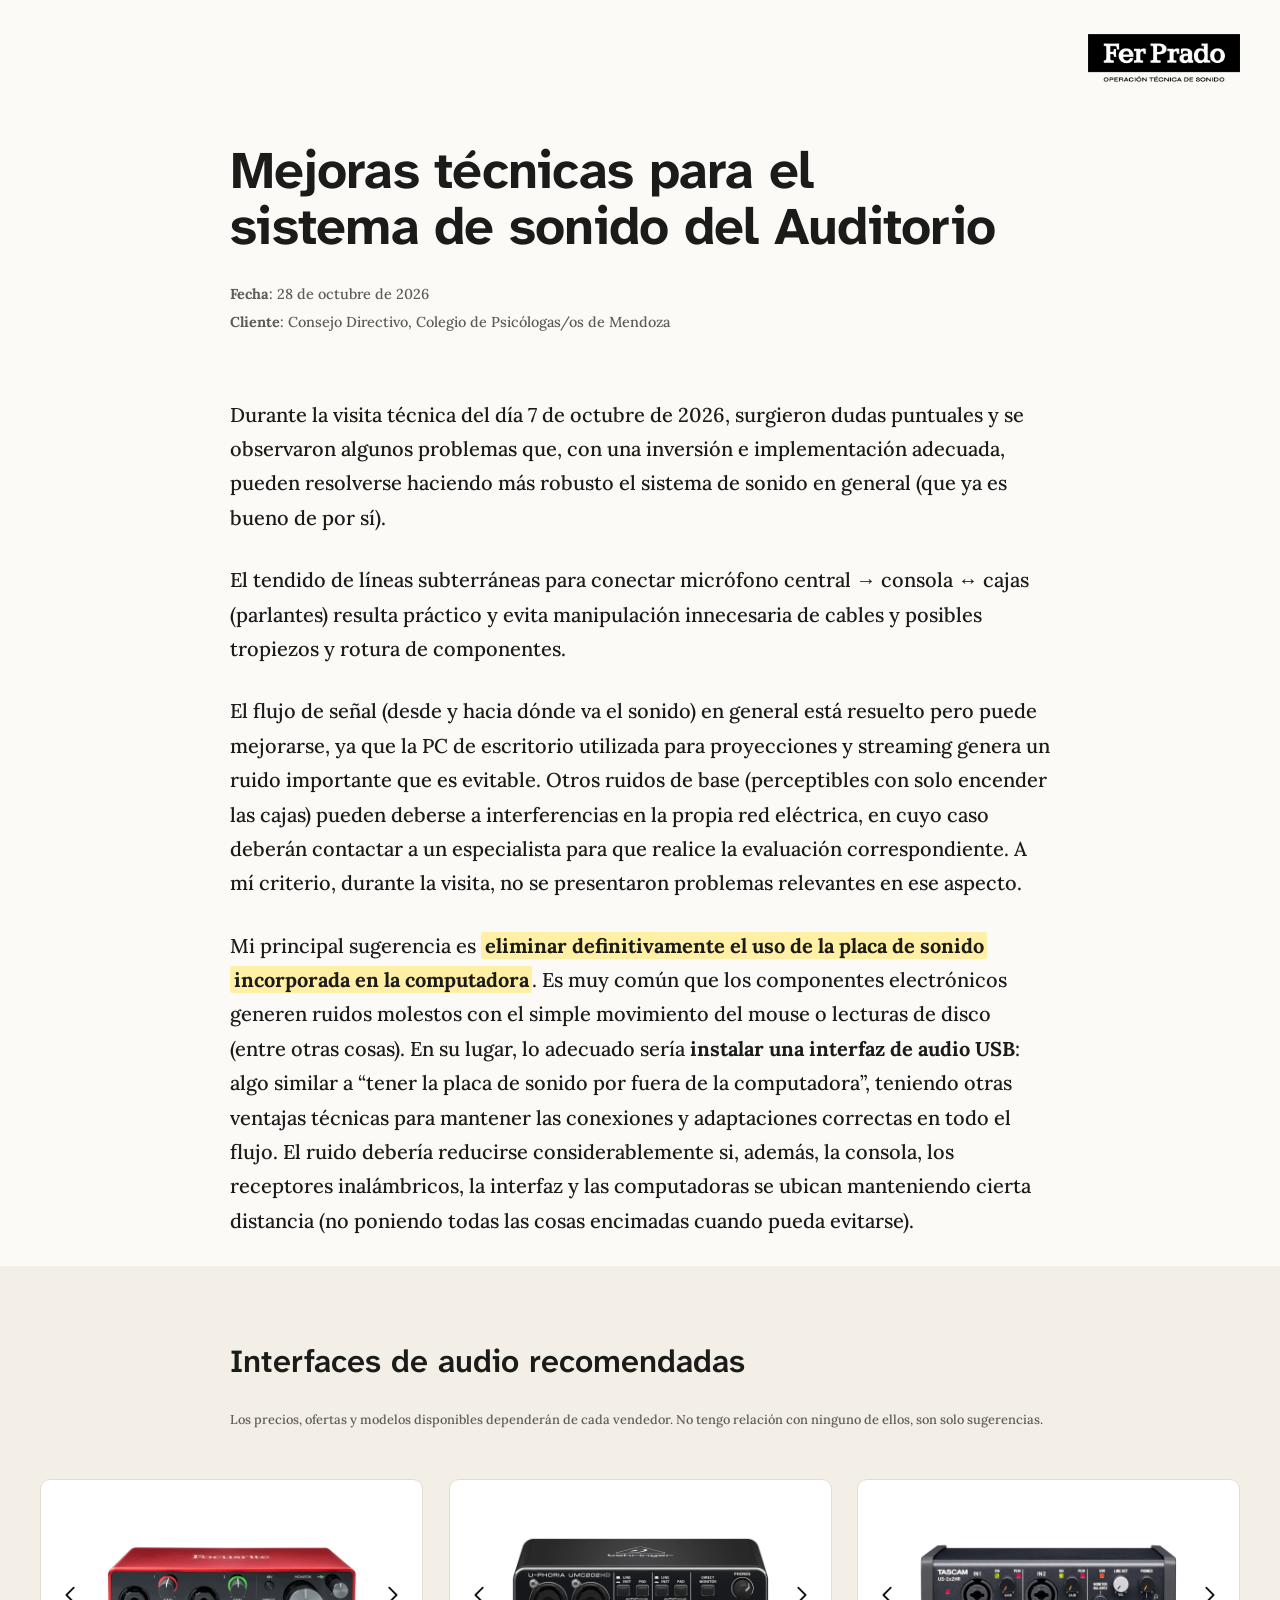
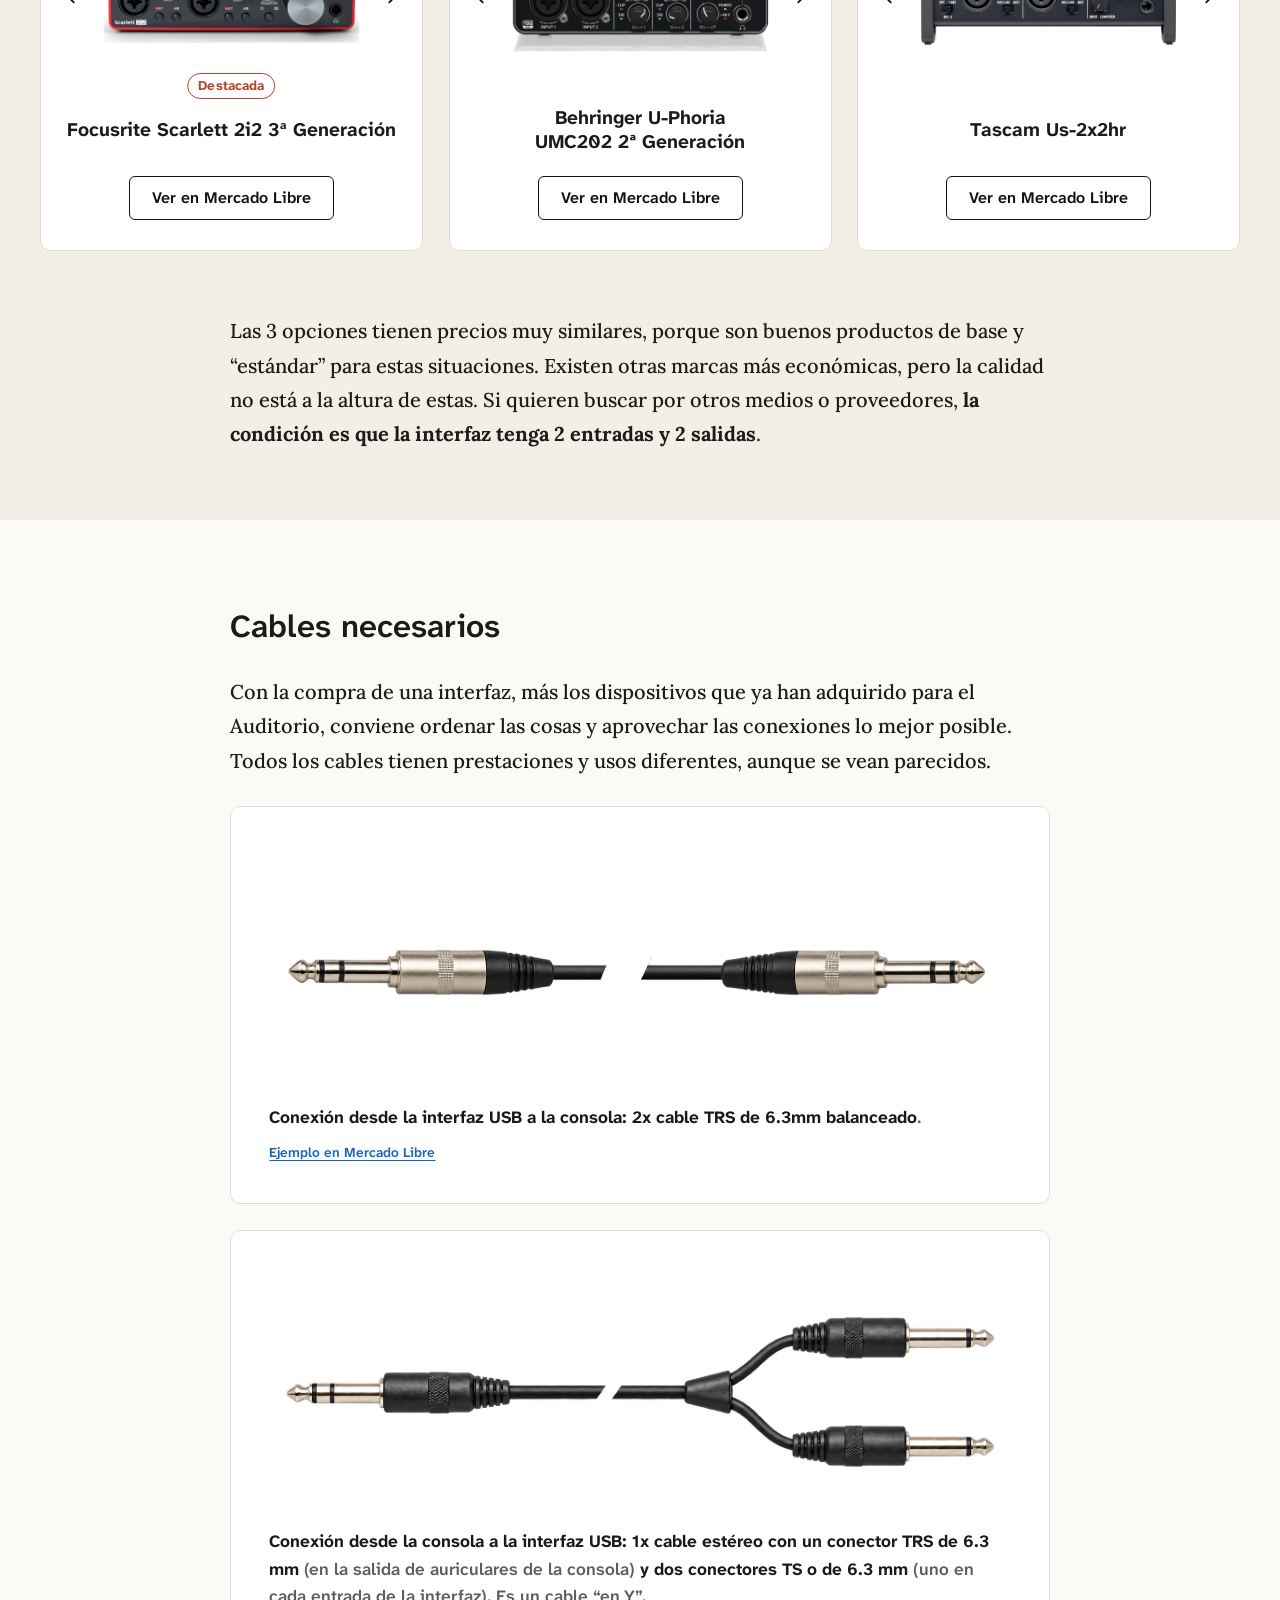
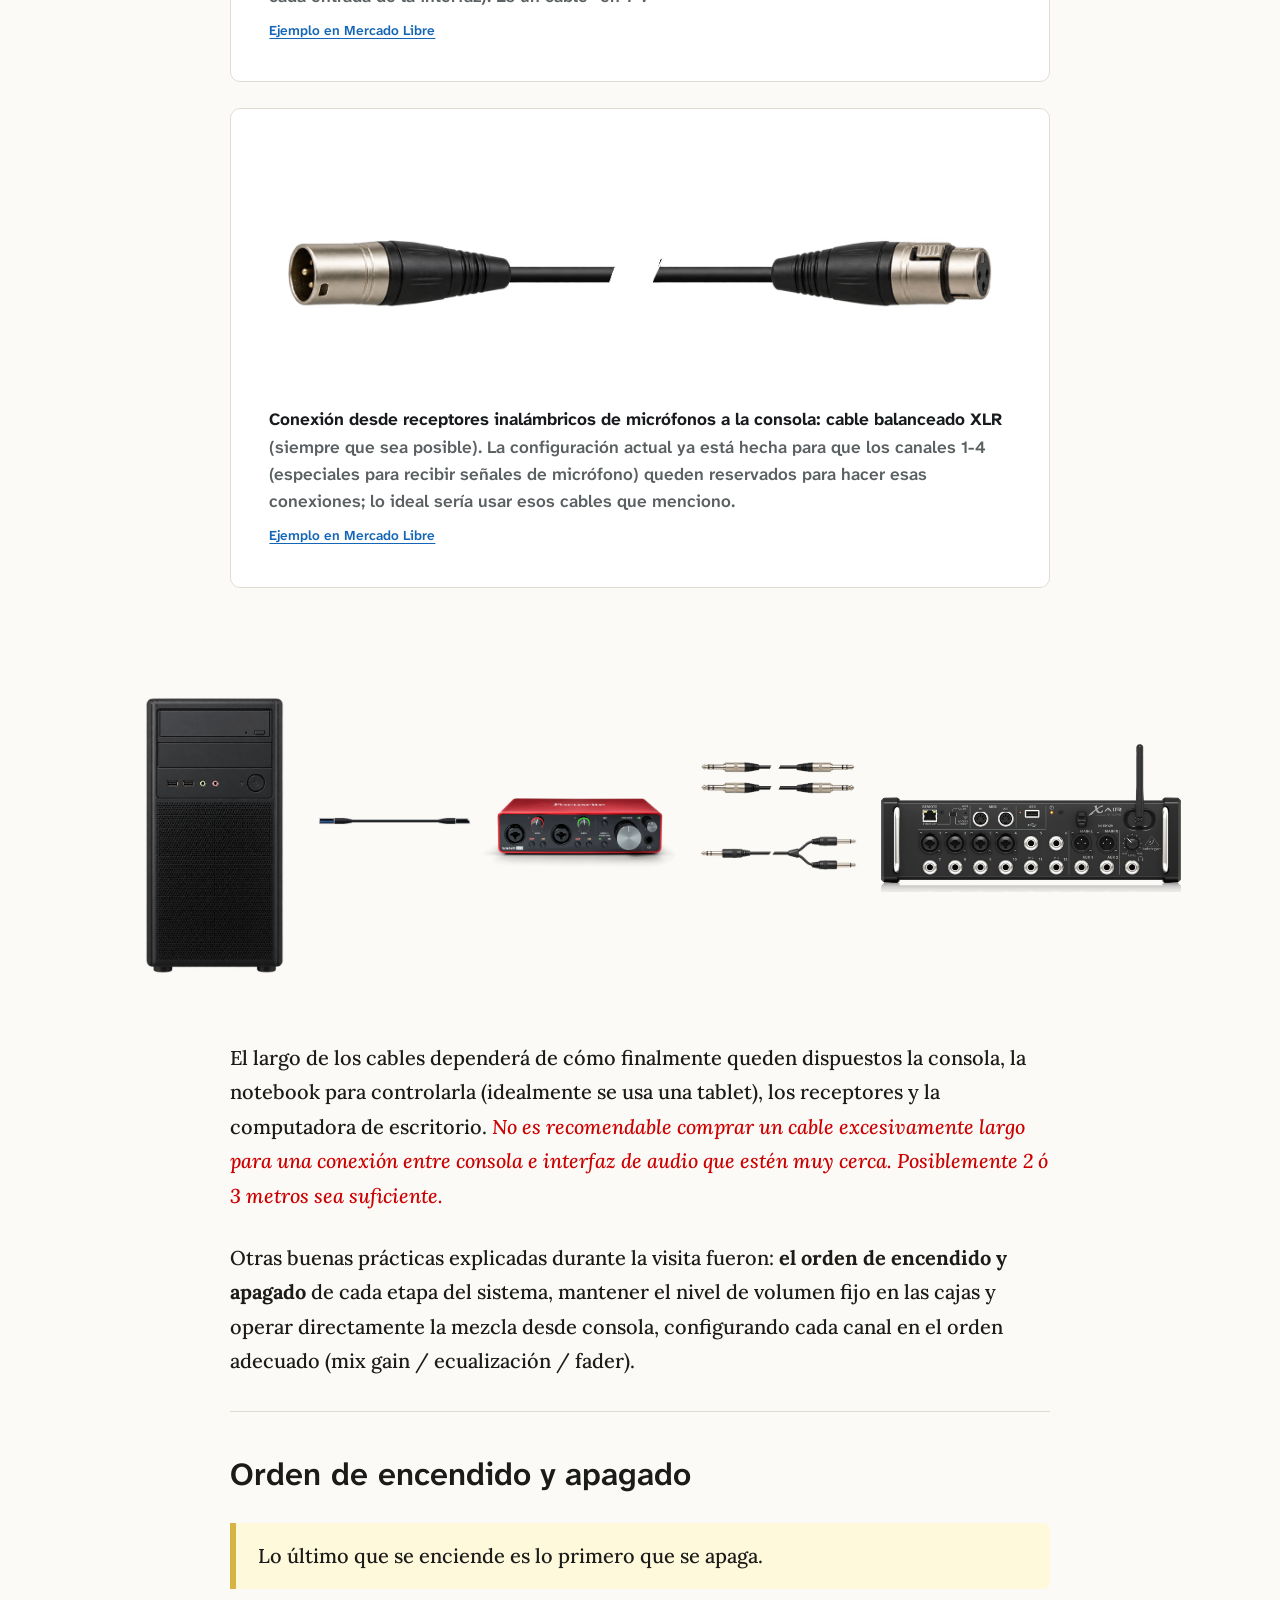
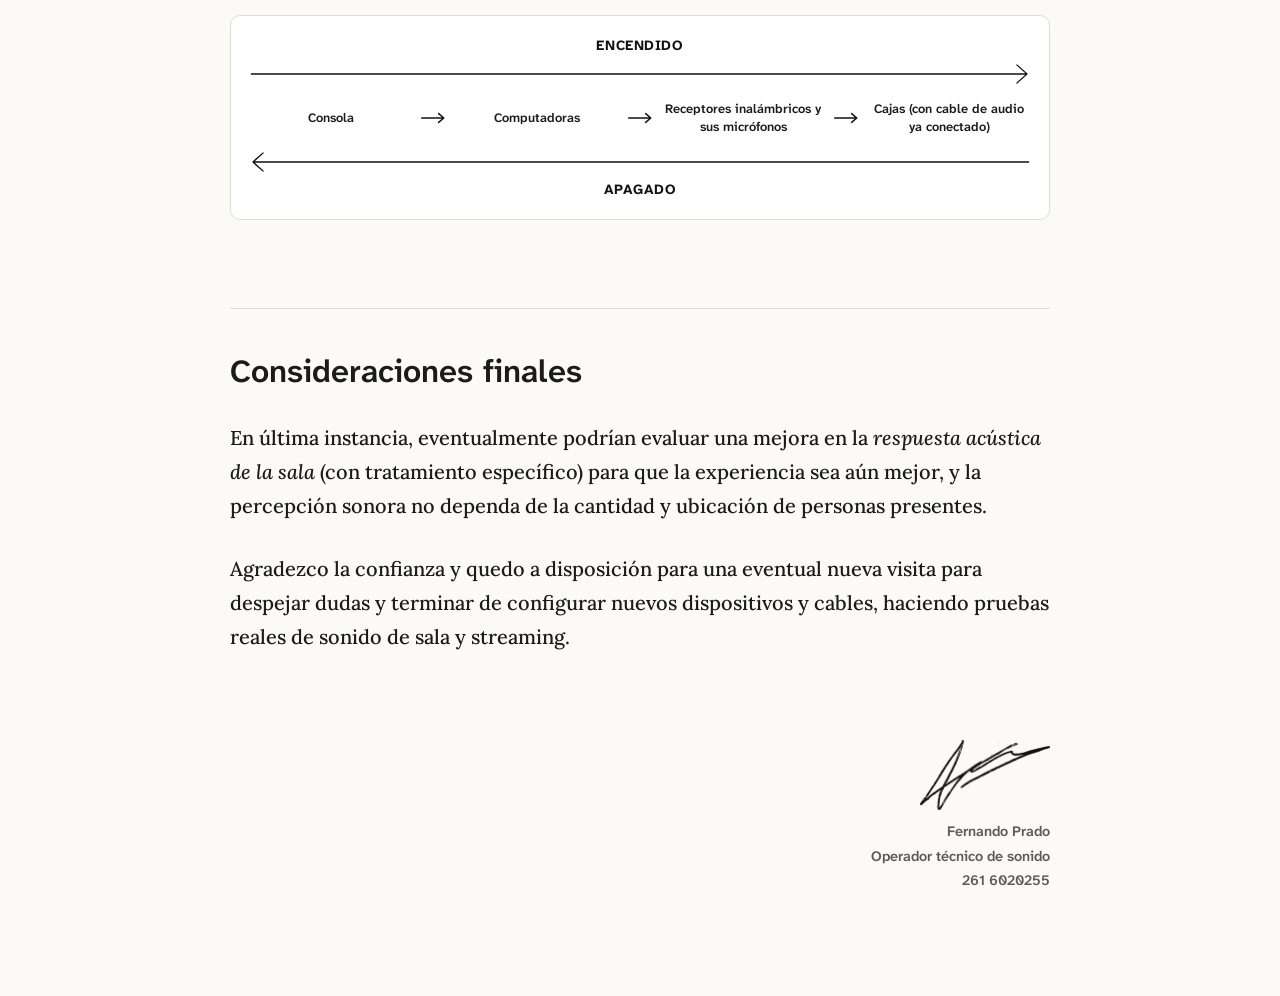
==== colegiopsimza/index.html @ 3e6e16ee "Add files via upload Publicar informe Auditorio Colegio Psicólogos Mendoza" ====
<!DOCTYPE html>

<html lang="es">
<head>
<meta charset="utf-8"/>
<meta content="width=device-width, initial-scale=1" name="viewport"/>
<title>Mejoras técnicas para el sistema de sonido del Auditorio</title>
<link rel="stylesheet" href="css/estilos.css">
</head>
<body>
<header>
<div class="wide top"><img alt="Fer Prado — Operación técnica de sonido" height="272" src="img/01-fer-prado-operacion-tecnica-de-sonido.png" width="841"/></div>
<div class="col">
<h1>Mejoras técnicas para el sistema de sonido del Auditorio</h1>
<div class="meta">
<p><b>Fecha</b>: 28 de octubre de 2026</p>
<p><b>Cliente</b>: Consejo Directivo, Colegio de Psicólogas/os de Mendoza</p>
</div>
</div>
</header>
<main>
<section class="col">
<p>Durante la visita técnica del día 7 de octubre de 2026, surgieron dudas puntuales y se observaron algunos problemas que, con una inversión e implementación adecuada, pueden resolverse haciendo más robusto el sistema de sonido en general (que ya es bueno de por sí).</p>
<p>El tendido de líneas subterráneas para conectar micrófono central → consola ↔ cajas (parlantes) resulta práctico y evita manipulación innecesaria de cables y posibles tropiezos y rotura de componentes.</p>
<p>El flujo de señal (desde y hacia dónde va el sonido) en general está resuelto pero puede mejorarse, ya que la PC de escritorio utilizada para proyecciones y streaming genera un ruido importante que es evitable. Otros ruidos de base (perceptibles con solo encender las cajas) pueden deberse a interferencias en la propia red eléctrica, en cuyo caso deberán contactar a un especialista para que realice la evaluación correspondiente. A mí criterio, durante la visita, no se presentaron problemas relevantes en ese aspecto.</p>
<p>Mi principal sugerencia es <b class="key-highlight">eliminar definitivamente el uso de la placa de sonido incorporada en la computadora</b>. Es muy común que los componentes electrónicos generen ruidos molestos con el simple movimiento del mouse o lecturas de disco (entre otras cosas). En su lugar, lo adecuado sería <b>instalar una interfaz de audio USB</b>: algo similar a “tener la placa de sonido por fuera de la computadora”, teniendo otras ventajas técnicas para mantener las conexiones y adaptaciones correctas en todo el flujo. El ruido debería reducirse considerablemente si, además, la consola, los receptores inalámbricos, la interfaz y las computadoras se ubican manteniendo cierta distancia (no poniendo todas las cosas encimadas cuando pueda evitarse).</p>
</section>
<section class="interfaces-section">
<div class="col">
<h2>Interfaces de audio recomendadas</h2>
<p class="note">Los precios, ofertas y modelos disponibles dependerán de cada vendedor. No tengo relación con ninguno de ellos, son solo sugerencias.</p>
</div>
<div class="wide cards">
<article class="card"><div class="carousel"><button aria-label="Foto anterior" class="nav prev" type="button"><svg aria-hidden="true" viewbox="0 0 24 24"><path d="M15 4L7 12L15 20"></path></svg></button><div class="vp"><div class="track"><div class="slide"><img alt="Focusrite Scarlett 2i2, vista frontal" src="img/02-focusrite-scarlett-2i2-vista-frontal.webp"/></div><div class="slide"><img alt="Focusrite Scarlett 2i2, vista trasera" src="img/03-focusrite-scarlett-2i2-vista-trasera.webp"/></div><div class="slide"><img alt="Focusrite Scarlett 2i2, vista en perspectiva" src="img/04-focusrite-scarlett-2i2-vista-en-perspectiva.webp"/></div></div></div><button aria-label="Foto siguiente" class="nav next" type="button"><svg aria-hidden="true" viewbox="0 0 24 24"><path d="M9 4L17 12L9 20"></path></svg></button></div><h3 class="name"><span class="chip">Destacada</span><span>Focusrite Scarlett 2i2 3<sup>a</sup> Generación</span></h3><a class="ml" href="https://www.mercadolibre.com.ar/p/MLA41155973?matt_tool=89488245&amp;pdp_filters=item_id:MLA1982211119&amp;ua=ss_tF-PG7Zb19x-K115HhvHWECHle3RtbxXN-RJADRUwQQ#origin=share&amp;sid=share&amp;wid=MLA1982211119&amp;action=copy" rel="noopener noreferrer" target="_blank">Ver en Mercado Libre</a></article>
<article class="card"><div class="carousel"><button aria-label="Foto anterior" class="nav prev" type="button"><svg aria-hidden="true" viewbox="0 0 24 24"><path d="M15 4L7 12L15 20"></path></svg></button><div class="vp"><div class="track"><div class="slide"><img alt="Behringer U-Phoria UMC202, vista frontal" src="img/05-behringer-u-phoria-umc202-vista-frontal.webp"/></div><div class="slide"><img alt="Behringer U-Phoria UMC202, vista trasera" src="img/06-behringer-u-phoria-umc202-vista-trasera.webp"/></div><div class="slide"><img alt="Behringer U-Phoria UMC202, vista en perspectiva" src="img/07-behringer-u-phoria-umc202-vista-en-perspectiva.webp"/></div></div></div><button aria-label="Foto siguiente" class="nav next" type="button"><svg aria-hidden="true" viewbox="0 0 24 24"><path d="M9 4L17 12L9 20"></path></svg></button></div><h3 class="name"><span>Behringer U-Phoria UMC202 2ª Generación</span></h3><a class="ml" href="https://www.mercadolibre.com.ar/p/MLA27309462?matt_tool=89488245&amp;pdp_filters=item_id:MLA2089815646&amp;ua=YvAod_meYT0vatQ24aXd5Oux1oHBjzaKMnFsNiO3UmCP7w#origin=share&amp;sid=share&amp;wid=MLA2089815646&amp;action=copy" rel="noopener noreferrer" target="_blank">Ver en Mercado Libre</a></article>
<article class="card"><div class="carousel"><button aria-label="Foto anterior" class="nav prev" type="button"><svg aria-hidden="true" viewbox="0 0 24 24"><path d="M15 4L7 12L15 20"></path></svg></button><div class="vp"><div class="track"><div class="slide"><img alt="Tascam US-2x2HR, vista frontal" src="img/08-tascam-us-2x2hr-vista-frontal.webp"/></div><div class="slide"><img alt="Tascam US-2x2HR, vista trasera" src="img/09-tascam-us-2x2hr-vista-trasera.webp"/></div><div class="slide"><img alt="Tascam US-2x2HR, vista en perspectiva" src="img/10-tascam-us-2x2hr-vista-en-perspectiva.webp"/></div></div></div><button aria-label="Foto siguiente" class="nav next" type="button"><svg aria-hidden="true" viewbox="0 0 24 24"><path d="M9 4L17 12L9 20"></path></svg></button></div><h3 class="name"><span>Tascam Us-2x2hr</span></h3><a class="ml" href="https://www.mercadolibre.com.ar/p/MLA24592059?matt_tool=89488245&amp;pdp_filters=item_id:MLA1711713747&amp;ua=3ohmpxi5cCPENw9b7NGICUg0w_SCX_2CEJiKdGIJUBcLHA#origin=share&amp;sid=share&amp;wid=MLA1711713747&amp;action=copy" rel="noopener noreferrer" target="_blank">Ver en Mercado Libre</a></article>
</div>
<div class="col">
<p>Las 3 opciones tienen precios muy similares, porque son buenos productos de base y “estándar” para estas situaciones. Existen otras marcas más económicas, pero la calidad no está a la altura de estas. Si quieren buscar por otros medios o proveedores, <b>la condición es que la interfaz tenga 2 entradas y 2 salidas</b>.</p>
</div>
</section>
<section class="cables-section">
<div class="col">
<h2>Cables necesarios</h2>
<p>Con la compra de una interfaz, más los dispositivos que ya han adquirido para el Auditorio, conviene ordenar las cosas y aprovechar las conexiones lo mejor posible. Todos los cables tienen prestaciones y usos diferentes, aunque se vean parecidos.</p>
</div>
<div class="wide">
<div class="row"><img alt="Cable TRS balanceado con conectores TRS de 6,3 mm en ambos extremos" src="img/11-cable-trs-balanceado-con-conectores-trs-de-6-3-m.png"/><p><b>Conexión desde la interfaz USB a la consola: 2x cable TRS de 6.3mm balanceado</b>.<span class="example-gap"></span><a class="cable-example" href="https://www.mercadolibre.com.ar/p/MLA52225532" rel="noopener noreferrer" target="_blank">Ejemplo en Mercado Libre</a></p></div>
<div class="row"><img alt="Cable estéreo en Y: un conector TRS de 6,3 mm y dos conectores de 6,3 mm" src="img/12-cable-estereo-en-y-un-conector-trs-de-6-3-mm-y-d.png"/><p><b>Conexión desde la consola a la interfaz USB: 1x cable estéreo con un conector TRS de 6.3 mm</b> (en la salida de auriculares de la consola) <b>y dos conectores TS o de 6.3 mm</b> (uno en cada entrada de la interfaz). Es un cable “en Y”.<span class="example-gap"></span><a class="cable-example" href="https://www.mercadolibre.com.ar/p/MLA22772864" rel="noopener noreferrer" target="_blank">Ejemplo en Mercado Libre</a></p></div>
<div class="row"><img alt="Cable balanceado XLR con conector macho y hembra de tres pines" src="img/13-cable-balanceado-xlr-con-conector-macho-y-hembra.png"/><p><b>Conexión desde receptores inalámbricos de micrófonos a la consola: cable balanceado XLR</b> (siempre que sea posible). La configuración actual ya está hecha para que los canales 1-4 (especiales para recibir señales de micrófono) queden reservados para hacer esas conexiones; lo ideal sería usar esos cables que menciono.<span class="example-gap"></span><a class="cable-example" href="https://www.mercadolibre.com.ar/p/MLA23159598" rel="noopener noreferrer" target="_blank">Ejemplo en Mercado Libre</a></p></div>
<div aria-label="PC de escritorio, interfaz USB y consola Behringer X Air XR12" class="dg" role="group">
<img alt="PC de escritorio" class="pc" src="img/14-pc-de-escritorio.png"/>
<img alt="Cable USB" class="wire w-usb" src="img/15-cable-usb.png"/>
<img alt="Interfaz de audio Focusrite Scarlett 2i2" class="foc" src="img/16-interfaz-de-audio-focusrite-scarlett-2i2.png"/>
<div class="links"><img class="wire w-trs" src="img/11-cable-trs-balanceado-con-conectores-trs-de-6-3-m.png" alt="Cable TRS balanceado"><img class="wire w-trs" src="img/11-cable-trs-balanceado-con-conectores-trs-de-6-3-m.png" alt="Cable TRS balanceado"><img class="wire w-y" src="img/17-cable-trs-a-dos-ts-en-y.png" alt="Cable TRS a dos TS en Y"></div>
<img alt="Consola Behringer X Air XR12" class="xr" src="img/18-consola-behringer-x-air-xr12.webp"/>
</div>
</div>
<div class="col">
<p>El largo de los cables dependerá de cómo finalmente queden dispuestos la consola, la notebook para controlarla (idealmente se usa una tablet), los receptores y la computadora de escritorio. <i class="red">No es recomendable comprar un cable excesivamente largo para una conexión entre consola e interfaz de audio que estén muy cerca. Posiblemente 2 ó 3 metros sea suficiente.</i></p>
<p>Otras buenas prácticas explicadas durante la visita fueron: <b>el orden de encendido y apagado</b> de cada etapa del sistema, mantener el nivel de volumen fijo en las cajas y operar directamente la mezcla desde consola, configurando cada canal en el orden adecuado (mix gain / ecualización / fader).</p>
<div class="power-sequence">
<h2>Orden de encendido y apagado</h2>
<p class="power-callout">Lo último que se enciende es lo primero que se apaga.</p>
<div aria-label="Orden de encendido y apagado" class="sequence" role="group">
<div class="sequence-title">ENCENDIDO <svg aria-hidden="true" viewBox="0 0 1000 24" preserveAspectRatio="none"><path d="M3 12H994M982 3L995 12L982 21" fill="none" stroke="currentColor" stroke-width="1.5" stroke-linecap="round" stroke-linejoin="round"/></svg></div>
<div class="sequence-items"><span>Consola</span><svg aria-hidden="true" viewbox="0 0 34 16"><path d="M1 8H30M24 2l7 6-7 6" fill="none" stroke="currentColor" stroke-linecap="round" stroke-linejoin="round" stroke-width="2"></path></svg><span>Computadoras</span><svg aria-hidden="true" viewbox="0 0 34 16"><path d="M1 8H30M24 2l7 6-7 6" fill="none" stroke="currentColor" stroke-linecap="round" stroke-linejoin="round" stroke-width="2"></path></svg><span>Receptores inalámbricos y sus micrófonos</span><svg aria-hidden="true" viewbox="0 0 34 16"><path d="M1 8H30M24 2l7 6-7 6" fill="none" stroke="currentColor" stroke-linecap="round" stroke-linejoin="round" stroke-width="2"></path></svg><span>Cajas (con cable de audio ya conectado)</span></div>
<div class="sequence-title off"><svg aria-hidden="true" viewBox="0 0 1000 24" preserveAspectRatio="none"><path d="M997 12H6M18 3L5 12L18 21" fill="none" stroke="currentColor" stroke-width="1.5" stroke-linecap="round" stroke-linejoin="round"/></svg>APAGADO</div>
</div></div><h2>Consideraciones finales</h2>
<p>En última instancia, eventualmente podrían evaluar una mejora en la <i>respuesta acústica de la sala</i> (con tratamiento específico) para que la experiencia sea aún mejor, y la percepción sonora no dependa de la cantidad y ubicación de personas presentes.</p>
<p>Agradezco la confianza y quedo a disposición para una eventual nueva visita para despejar dudas y terminar de configurar nuevos dispositivos y cables, haciendo pruebas reales de sonido de sala y streaming.</p>
<div class="report-signature"><img class="signature-image" alt="Firma de Fernando Prado" src="img/19-firma-de-fernando-prado.png"><div>Fernando Prado</div><div>Operador técnico de sonido</div><div>261 6020255</div></div></div>
</section>
</main>
<script src="js/informe.js"></script>
</body>
</html>
---- colegiopsimza/css/estilos.css ----
@font-face{font-family:"Atkinson Hyperlegible Next";font-style:normal;font-weight:600;font-display:swap;src:url(../fonts/fuente-01.woff2) format("woff2")}
@font-face{font-family:"Atkinson Hyperlegible Next";font-style:italic;font-weight:600;font-display:swap;src:url(../fonts/fuente-02.woff2) format("woff2")}
@font-face{font-family:"Atkinson Hyperlegible Next";font-style:normal;font-weight:700;font-display:swap;src:url(../fonts/fuente-03.woff2) format("woff2")}
@font-face{font-family:"Lora";font-style:normal;font-weight:500;font-display:swap;src:url(../fonts/fuente-04.woff2) format("woff2")}
@font-face{font-family:"Lora";font-style:italic;font-weight:500;font-display:swap;src:url(../fonts/fuente-05.woff2) format("woff2")}
@font-face{font-family:"Lora";font-style:normal;font-weight:700;font-display:swap;src:url(../fonts/fuente-06.woff2) format("woff2")}
:root{--bg:#fbfaf7;--ink:#1b1b1a;--mute:#5d5b56;--line:#e0dcd3;--acc:#111;--pad:clamp(20px,5vw,40px);
--ui:"Atkinson Hyperlegible Next","Atkinson Hyperlegible",system-ui,sans-serif;--ed:Lora,Georgia,"Times New Roman",serif}
*{box-sizing:border-box}
html{-webkit-text-size-adjust:100%}
body{margin:0;background:var(--bg);color:var(--ink);font:500 clamp(17px,.5vw + 14.5px,20px)/1.72 var(--ed);padding-bottom:clamp(56px,8vw,110px)}
img{max-width:100%;display:block}
b{font-weight:700}
.red{color:#cc0000}
.col{width:min(820px,calc(100% - 2*var(--pad)));margin-inline:auto}
.wide{width:min(1400px,calc(100% - 2*var(--pad)));margin-inline:auto}
.top{display:flex;justify-content:flex-end;padding-top:clamp(18px,3vw,34px)}
.top img{width:clamp(98px,11.9vw,175px);height:auto}
h1{font:700 clamp(2.05rem,4.1vw,3.35rem)/1.06 var(--ui);letter-spacing:-.014em;margin:clamp(24px,5vw,60px) 0 clamp(18px,2.4vw,28px);text-wrap:balance;max-width:100%}
.meta{margin-bottom:clamp(36px,5vw,64px)}
.interfaces-section{background:#f3efe6;padding:clamp(62px,6vw,90px) 0 clamp(24px,3.3vw,40px);}
.interfaces-section h2{border-top:0;padding-top:0;margin-top:0}
.interfaces-section .cards{margin-bottom:clamp(36px,5vw,64px)}
.col .meta p{margin:0 0 .35em;font-size:.9rem;line-height:1.6;color:var(--mute)}
.col p{margin:0 0 1.4em}
.ar{font-family:Arial,"Segoe UI Symbol",sans-serif}
.dbl{font-weight:400}
h2{font:normal 600 clamp(1.55rem,2.5vw,2.05rem)/1.2 var(--ui);margin:clamp(48px,7vw,88px) 0 .9em;padding-top:clamp(28px,4vw,44px);border-top:1px solid var(--line)}
.note{color:var(--mute);font-size:.8rem;line-height:1.6}
.cards{display:grid;grid-template-columns:repeat(3,1fr);gap:clamp(16px,2vw,32px);margin:clamp(28px,4vw,48px) auto clamp(36px,5vw,64px)}
.card{background:#fff;border:1px solid var(--line);border-radius:10px;padding:26px 12px 30px;display:flex;flex-direction:column;align-items:center;gap:22px}
.carousel{display:grid;grid-template-columns:36px minmax(0,1fr) 36px;align-items:center;gap:2px;width:100%}
.vp{overflow:hidden;aspect-ratio:1200/760}
.track{display:flex;height:100%;transition:transform .35s ease}
.slide{flex:0 0 100%;height:100%;overflow:hidden}
.slide img{width:100%;height:100%;object-fit:contain;transition:transform .32s ease;transform-origin:center center}
.vp{position:relative;cursor:crosshair}
.zoom-original{position:absolute;inset:0;overflow:hidden;z-index:3;pointer-events:none;background:#fff;display:none}
.zoom-original img{position:absolute;max-width:none!important;width:auto;height:auto;object-fit:none;display:block;transform:none!important;transition:none!important}
.vp.zoom-active .zoom-original{display:block}
.chip{position:absolute;bottom:calc(100% + 7px);left:50%;transform:translateX(-50%);display:inline-flex;align-items:center;justify-content:center;white-space:nowrap;padding:.38em .72em;border-radius:999px;background:transparent;border:1.5px solid #b3442b;color:#b3442b;font:700 .84rem/1 var(--ui);letter-spacing:.01em}
.card:first-child .name{position:relative}
.card.is-visible,.row.is-visible{opacity:1;transform:none}
.card,.row{opacity:0;transform:translateY(22px);transition:opacity .7s ease,transform .7s cubic-bezier(.22,.61,.36,1);will-change:opacity,transform}
.nav{width:36px;height:64px;border:0;background:none;color:var(--acc);display:grid;place-items:center;cursor:pointer;border-radius:8px;padding:0}
.nav:hover{background:#f1eee7}
.nav:focus-visible,.ml:focus-visible{outline:2px solid var(--acc);outline-offset:2px}
.nav svg{width:22px;height:22px;fill:none;stroke:currentColor;stroke-width:2;stroke-linecap:round;stroke-linejoin:round}
.name{font:700 clamp(1.1rem,1.5vw,1.3rem)/1.25 var(--ui);text-align:center;margin:0;padding:0 8px;text-wrap:balance;min-height:2.5em;display:flex;align-items:center;justify-content:center}
.name sup{font-size:.62em;line-height:0}
.ml{font:600 1rem/1 var(--ui);color:var(--acc);background:transparent;border:1.5px solid var(--acc);border-radius:6px;padding:.8em 1.4em;text-decoration:none;transition:background .15s,color .15s}
.ml:hover{background:var(--acc);color:#fff}
.row{display:grid;grid-template-columns:minmax(380px,4.7fr) 7.3fr;gap:clamp(28px,4vw,64px);align-items:center;padding:clamp(24px,3vw,44px);background:#fff;border:1px solid var(--line);border-radius:10px;margin-bottom:clamp(16px,2vw,32px)}
.row p{margin:0}
.row img{width:100%;height:auto}
.dg{display:flex;align-items:flex-end;justify-content:center;gap:clamp(4px,1vw,15px);padding:clamp(40px,6vw,76px) 0 clamp(32px,5vw,64px)}
.dg>img{height:auto;flex:none}
.pc{width:clamp(150px,18vw,255px)}.foc{width:clamp(118px,15vw,210px)}.xr{width:clamp(190px,25vw,300px)}
.dg>.pc{margin-right:-25px;transform:translateY(2px)}.dg>.foc{transform:translateY(1px)}.dg>.xr{transform:translateY(2px)}
.links{display:flex;flex-direction:column;align-items:center;gap:clamp(14px,2vw,28px)}
.wire{height:auto;flex:none}
.w-usb{width:clamp(100px,12vw,180px)}
.dg>.w-usb{transform:translateY(-32px)}
.w-trs,.w-y{width:clamp(120px,14vw,210px)}
@media (max-width:960px){
 .cards{grid-template-columns:1fr;max-width:520px}
 .row{grid-template-columns:1fr;gap:20px}
 .row p{max-width:820px}
}
@media (max-width:700px){
 .dg{flex-direction:row;align-items:flex-end;gap:clamp(2px,1vw,8px);width:100%;flex-wrap:nowrap;overflow:visible;padding:28px 0 24px}
 .dg>.pc{width:18%;min-width:0}.dg>.foc{width:16%;min-width:0}.dg>.xr{width:23%;min-width:0}
 .dg>.pc{margin-right:0;transform:none}.dg>.foc,.dg>.xr{transform:none}
 .wire{transform:rotate(90deg);margin:calc(var(--w)/2 - 14px) 0}
 .w-usb{--w:120px;width:120px}
 .dg>.w-usb{width:13%;min-width:0;transform:translateY(-18px);margin:0}
 .dg .links{flex-direction:column;gap:4px;width:24%;min-width:0;flex:0 1 auto;align-self:flex-end}
 .dg .w-trs,.dg .w-y{width:100%;max-width:100%;transform:none;margin:0}
 .nav{width:30px}.carousel{grid-template-columns:30px minmax(0,1fr) 30px}
}

/* Adaptación editorial del contenido nuevo del PDF */
.cable-example{display:inline-block;font:600 .85rem/1.4 var(--ui);color:var(--acc);text-decoration:underline;text-underline-offset:3px}
.example-gap{display:block;height:6px}
.power-sequence{margin:32px 0 36px}
.power-sequence h2{margin-top:30px}
.power-callout{background:#fff9dc;border-left:6px solid #d7b345;border-radius:0 7px 7px 0;padding:16px 22px;margin-bottom:26px!important}
.sequence{border:1px solid var(--line);border-radius:10px;padding:20px 18px;background:#fff}
.sequence-title{display:flex;align-items:center;justify-content:center;gap:12px;font:700 .88rem/1.4 var(--ui);letter-spacing:.04em;color:var(--acc)}
.sequence-title svg{width:30px;height:16px}
.sequence-title.off{margin-top:14px}
.sequence-items{display:flex;align-items:center;justify-content:center;gap:9px;margin-top:14px;font:600 clamp(.78rem,1vw,.95rem)/1.4 var(--ui);text-align:center}
.sequence-items span{flex:1;min-width:0}
.sequence-items svg{width:25px;height:16px;flex:none;color:var(--acc)}
.report-signature{text-align:right;font:500 .9rem/1.7 var(--ui);margin-top:85px;color:var(--mute)}
@media(max-width:700px){.sequence-items{gap:4px;font-size:.63rem}.sequence-items svg{width:12px}.sequence{padding:14px 8px}}

/* Ajustes solicitados v6 */
.row{grid-template-columns:1fr;gap:14px;text-align:left}
.row>img{width:100%;max-width:720px;height:clamp(150px,20vw,245px);object-fit:contain;justify-self:center}
.cable-example{color:#1466b7}
.sequence-title{display:flex;flex-direction:column;gap:6px;align-items:stretch;text-align:center}
.sequence-title svg{width:100%;height:24px;flex:none;display:block}
.report-signature .signature-image{width:clamp(160px,23vw,260px);max-width:100%;height:auto;display:block;margin:0 0 10px auto}
.dg .links .w-trs{margin-bottom:0}
@media(max-width:700px){.row>img{height:170px}.sequence-title svg{width:100%}.dg .links{gap:2px}}

/* Ajustes puntuales v7 */
.cables-section> .col>h2:first-child{border-top:0;padding-top:0}
.cables-section .row{width:min(820px,calc(100% - 2*var(--pad)));margin-left:auto;margin-right:auto}
.cables-section .row p{font-size:.86em;line-height:1.58}
.report-signature .signature-image{width:clamp(80px,11.5vw,130px)}
.dg .links{gap:clamp(4px,.7vw,10px)}
@media(max-width:700px){.dg .links{gap:2px}}

/* Ajustes puntuales v8 */
.cables-section .row p{font-family:var(--ui)}
.dg{align-items:center}
.dg .links{transform:scale(.88);transform-origin:center center}
.dg>.w-usb{transform:translateY(-12px)}
@media(max-width:700px){
 .dg{align-items:center}
 .dg .links{transform:scale(.92)}
 .dg>.w-usb{transform:translateY(-6px)}
}

/* Ajustes puntuales v9 */
.cables-section .row p{color:#5b6062;font-weight:600}
.cables-section .row p b,.cables-section .row p strong{color:#171b1e;font-weight:700}
.dg>.xr{transform:translateY(-15px)}
@media(max-width:700px){.dg>.xr{transform:translateY(-9px)}}
.key-highlight{background:#fff0a6;box-decoration-break:clone;-webkit-box-decoration-break:clone;padding:.06em .18em;border-radius:2px}
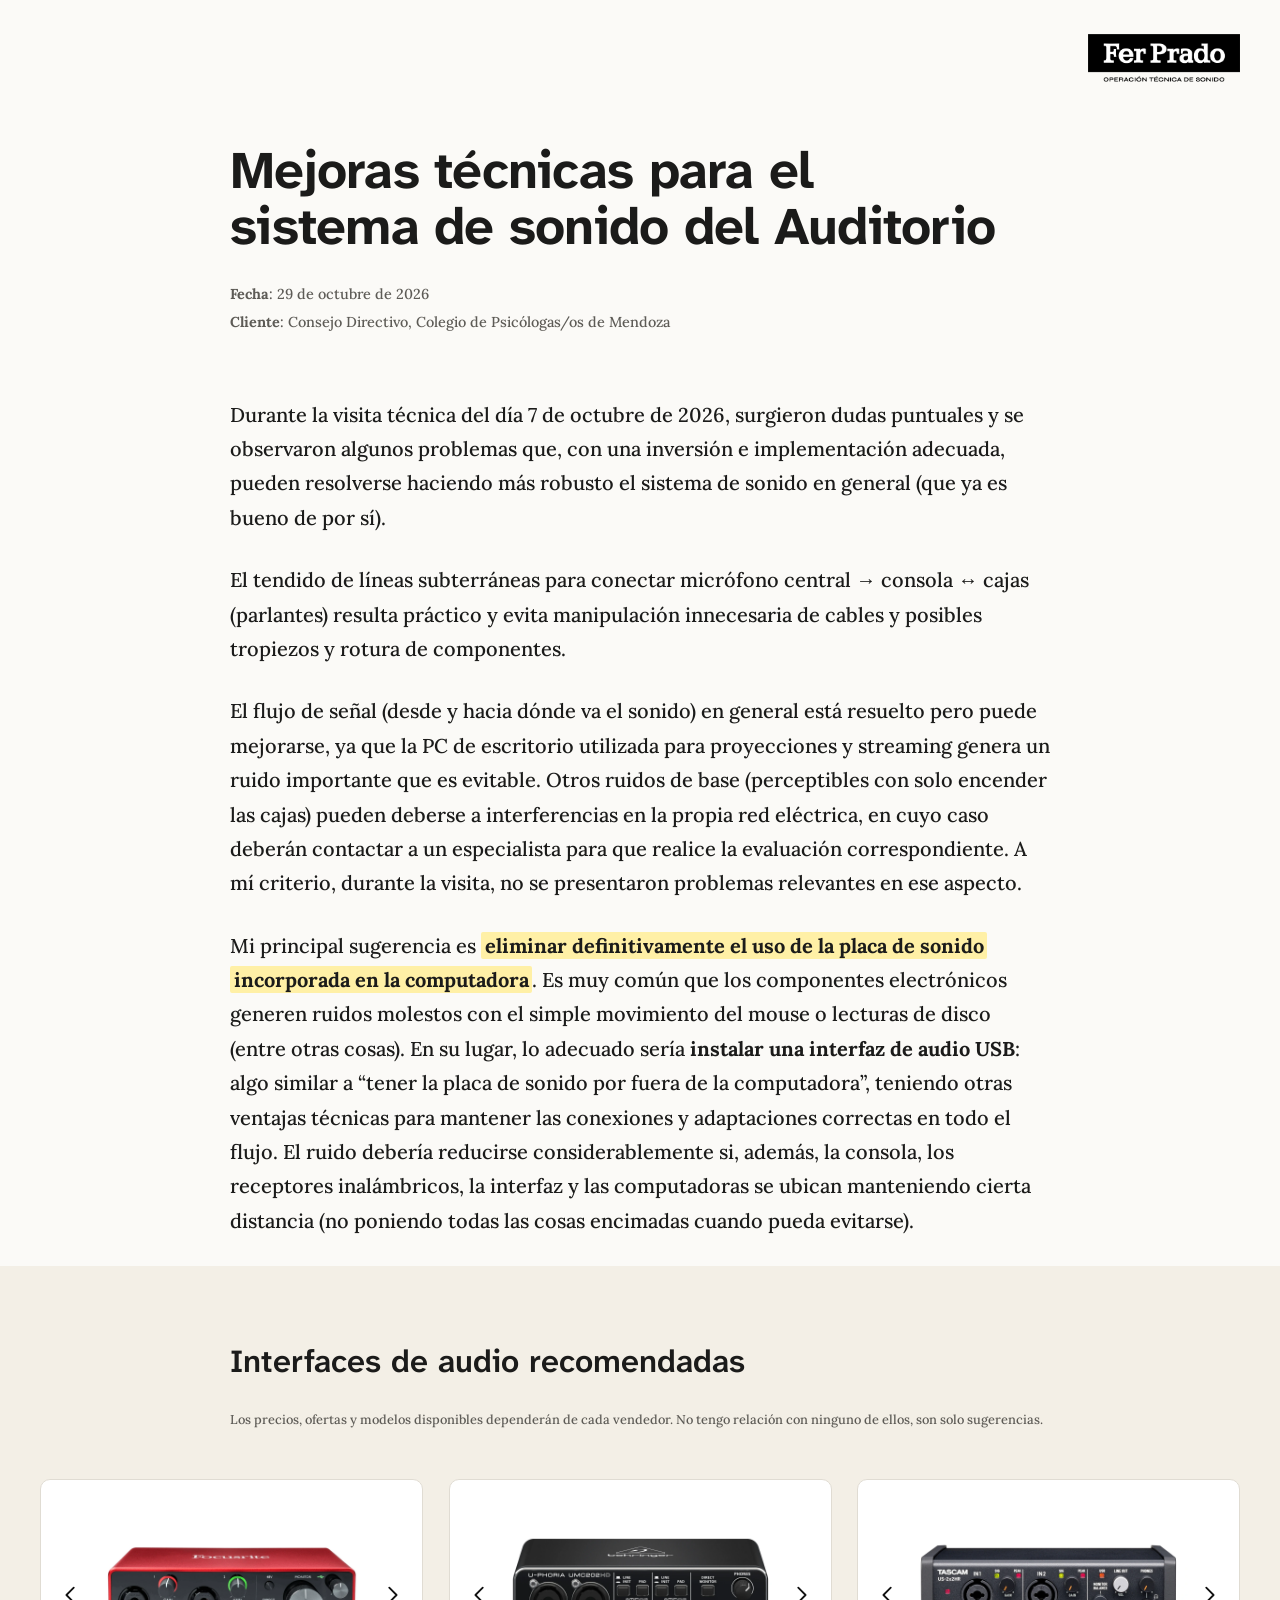
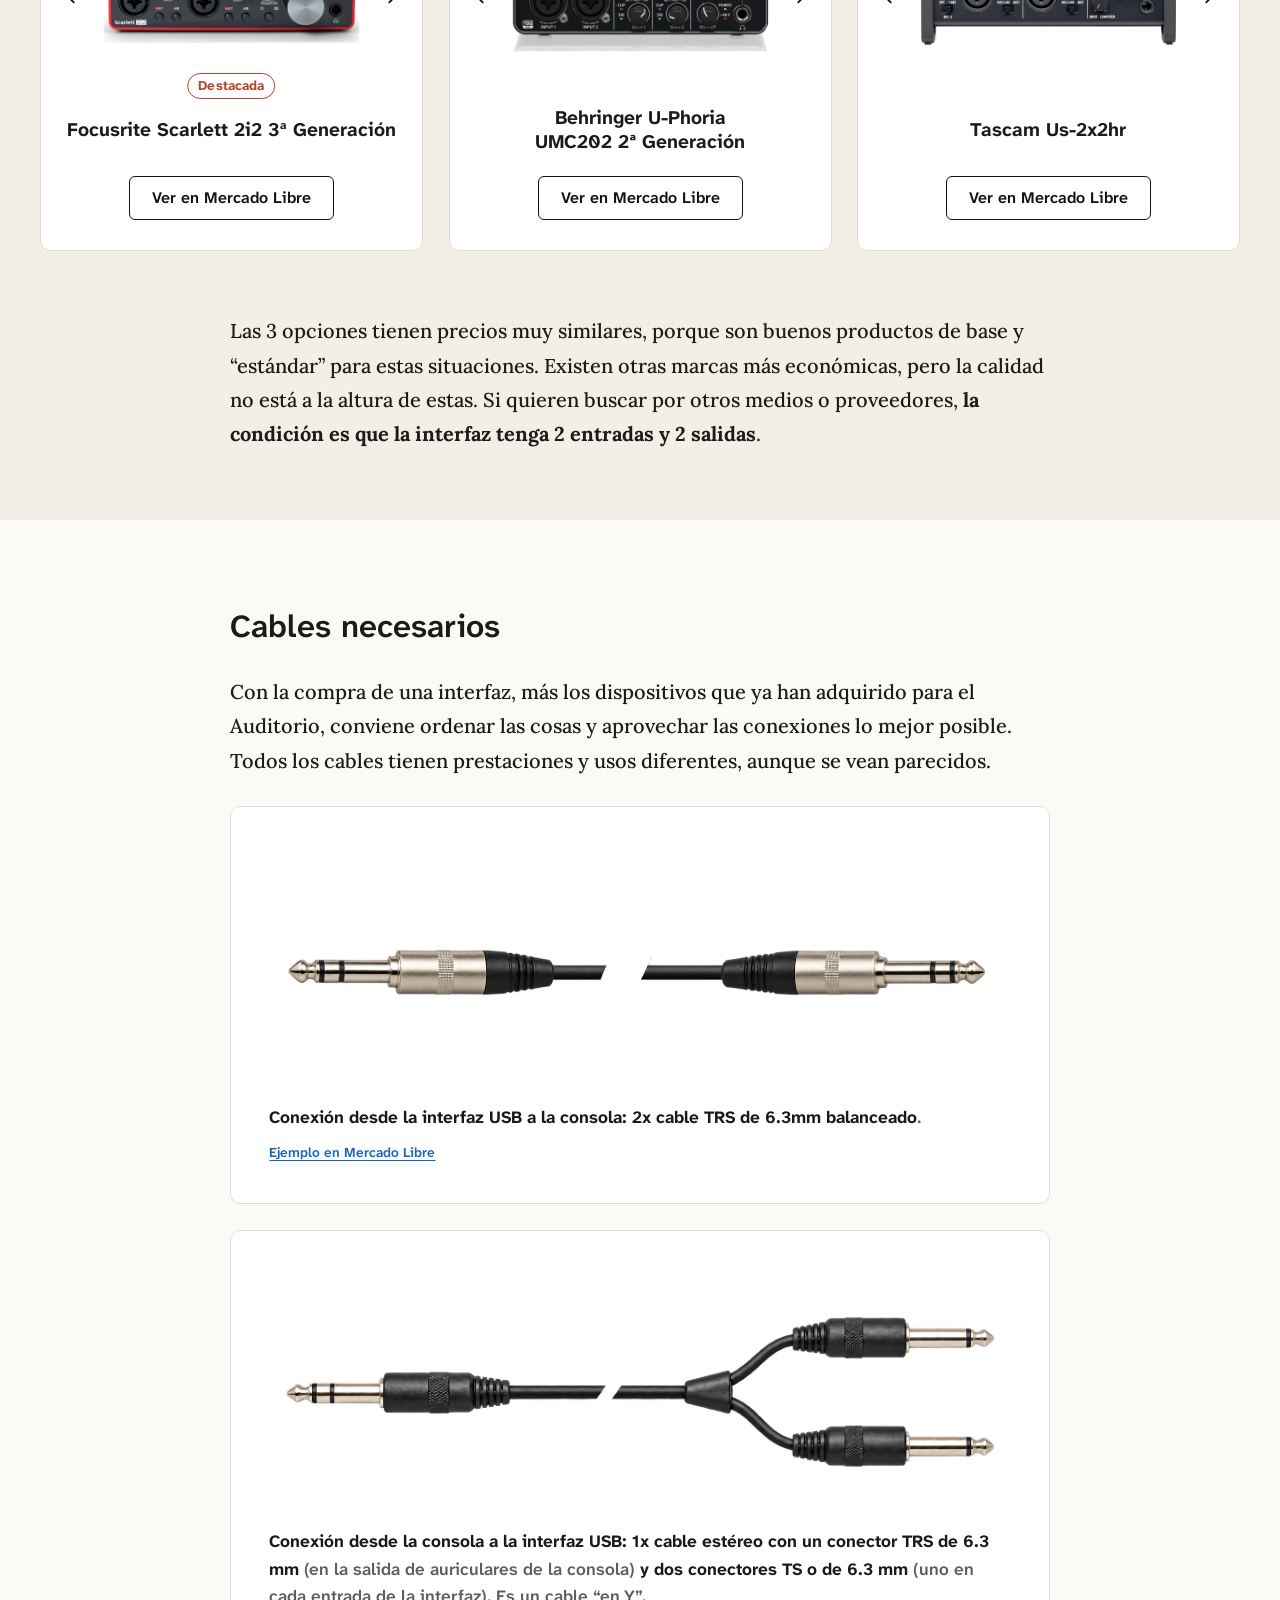
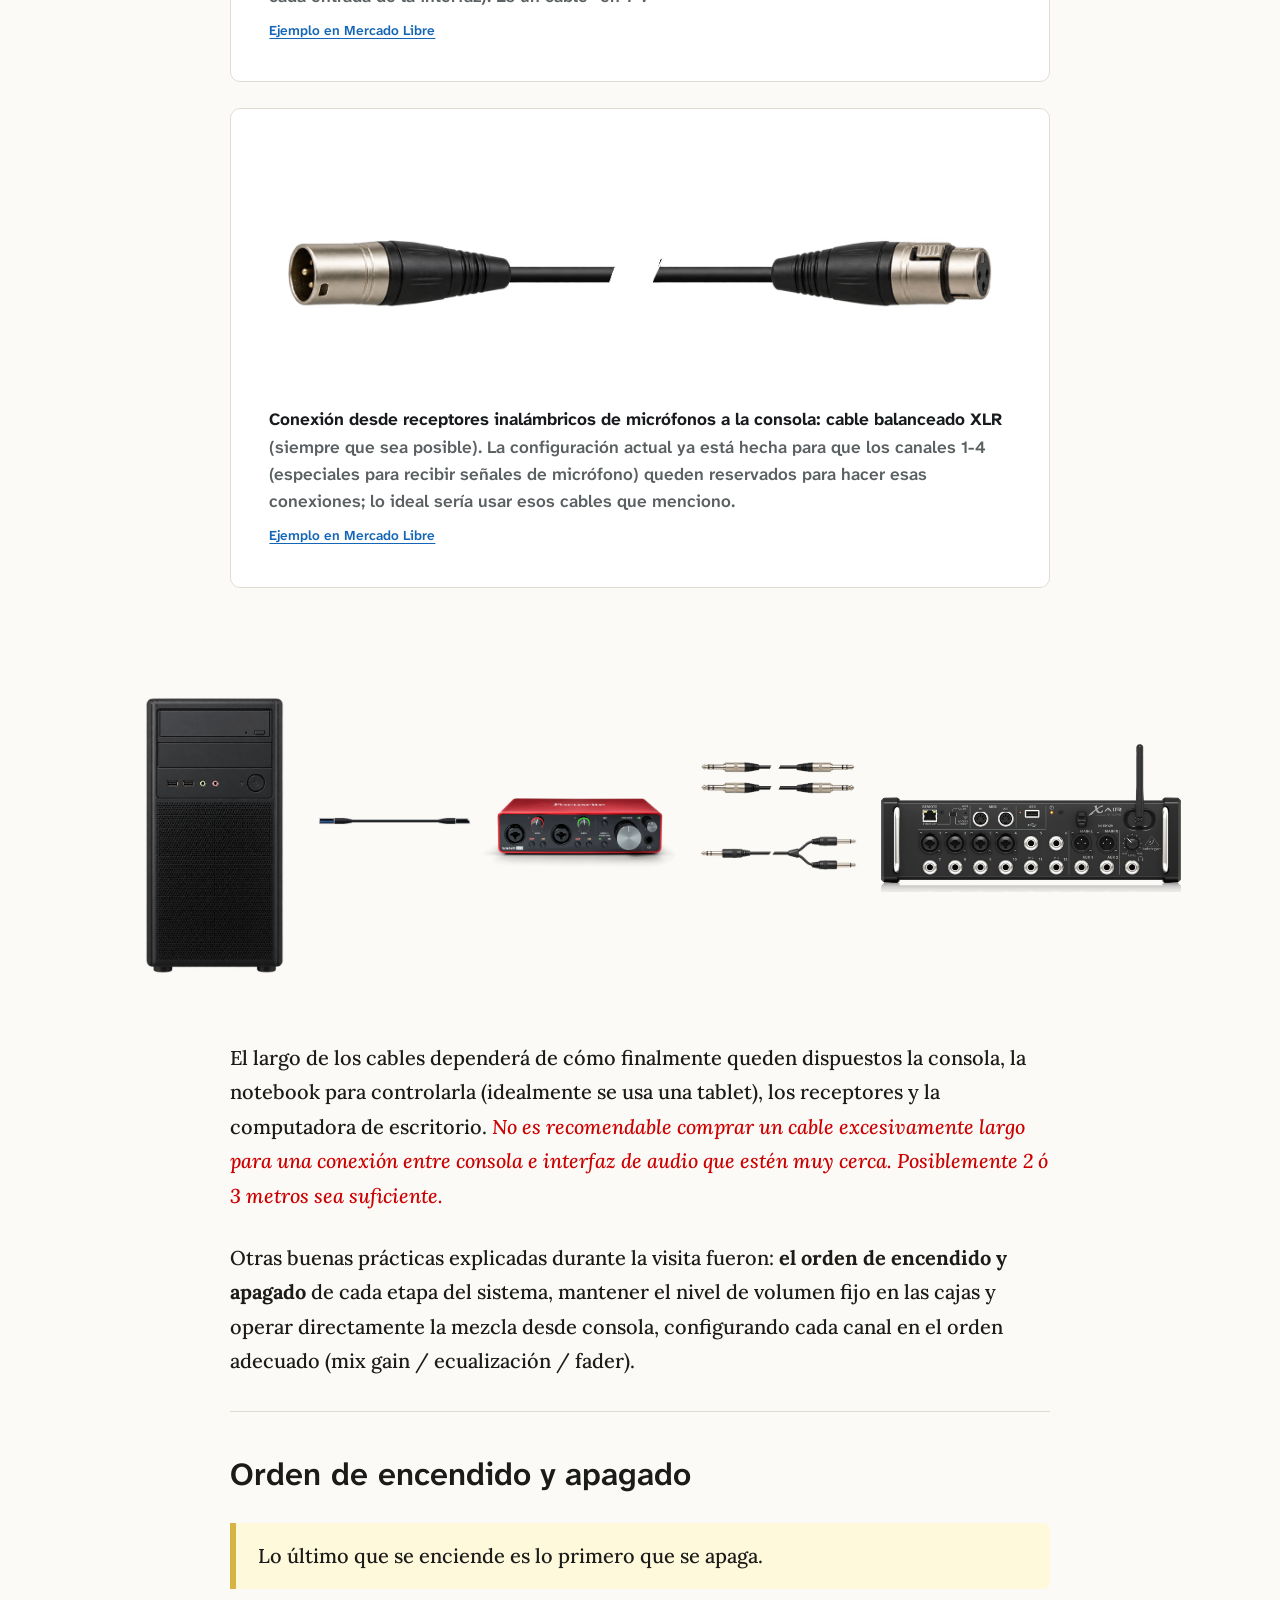
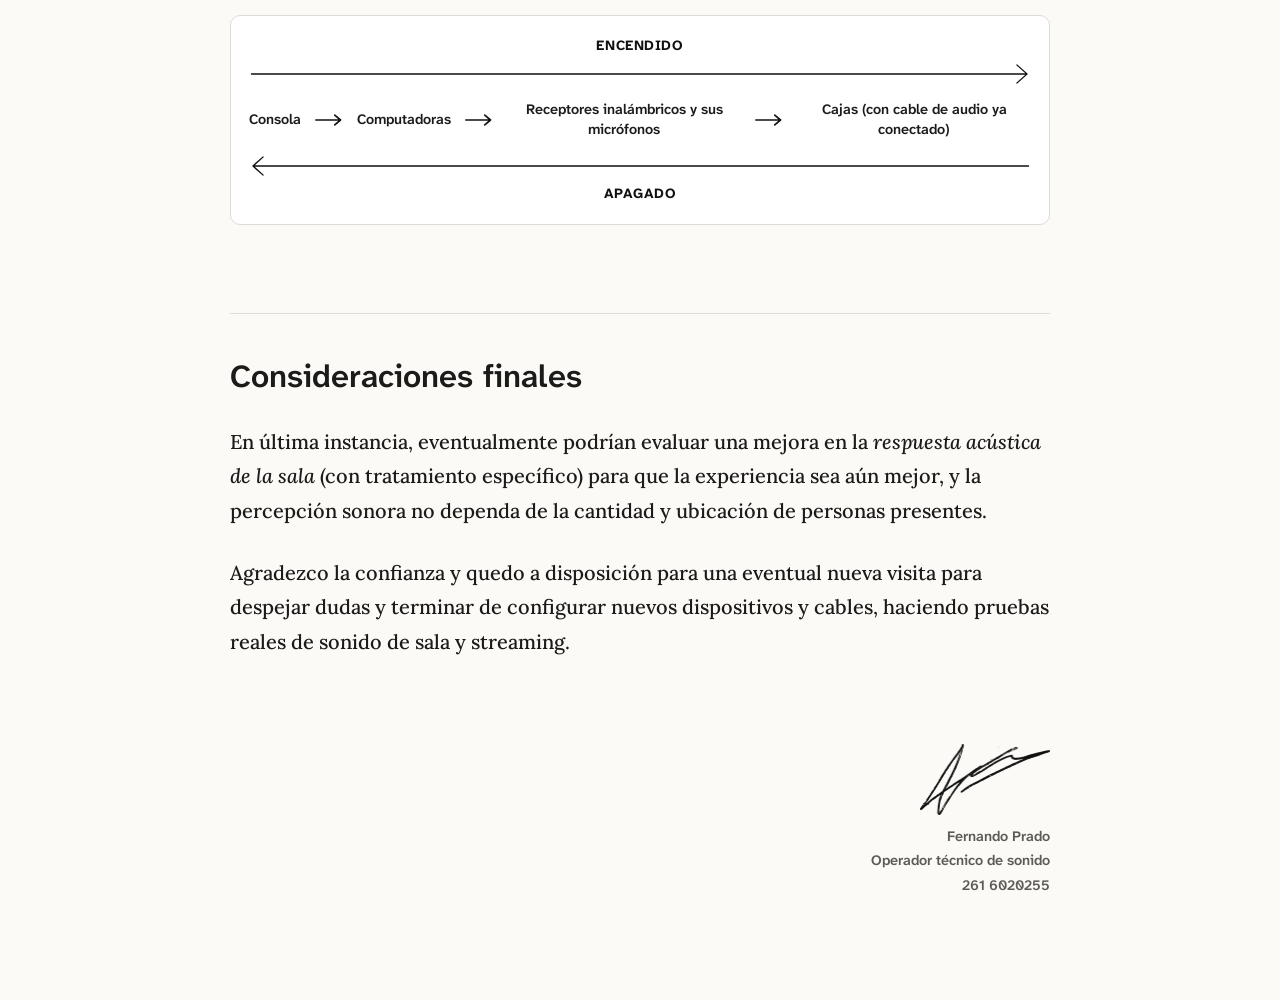
==== commit e9a64572: "Actualizar fecha de entrega del informe al 29 de octubre de 2026" ====
--- a/colegiopsimza/index.html
+++ b/colegiopsimza/index.html
@@ -13,7 +13,7 @@
 <div class="col">
 <h1>Mejoras técnicas para el sistema de sonido del Auditorio</h1>
 <div class="meta">
-<p><b>Fecha</b>: 28 de octubre de 2026</p>
+<p><b>Fecha</b>: 29 de octubre de 2026</p>
 <p><b>Cliente</b>: Consejo Directivo, Colegio de Psicólogas/os de Mendoza</p>
 </div>
 </div>
--- a/colegiopsimza/css/estilos.css
+++ b/colegiopsimza/css/estilos.css
@@ -90,11 +90,11 @@
 .sequence-title{display:flex;align-items:center;justify-content:center;gap:12px;font:700 .88rem/1.4 var(--ui);letter-spacing:.04em;color:var(--acc)}
 .sequence-title svg{width:30px;height:16px}
 .sequence-title.off{margin-top:14px}
-.sequence-items{display:flex;align-items:center;justify-content:center;gap:9px;margin-top:14px;font:600 clamp(.78rem,1vw,.95rem)/1.4 var(--ui);text-align:center}
-.sequence-items span{flex:1;min-width:0}
-.sequence-items svg{width:25px;height:16px;flex:none;color:var(--acc)}
+.sequence-items{display:grid;grid-template-columns:auto auto auto auto auto auto auto;align-items:center;justify-content:space-between;column-gap:clamp(8px,1.1vw,15px);row-gap:8px;margin-top:14px;width:100%;font:600 clamp(.84rem,1.12vw,1rem)/1.4 var(--ui);text-align:center}
+.sequence-items span{display:block;min-width:0}
+.sequence-items svg{width:28px;height:16px;flex:none;color:var(--acc)}
 .report-signature{text-align:right;font:500 .9rem/1.7 var(--ui);margin-top:85px;color:var(--mute)}
-@media(max-width:700px){.sequence-items{gap:4px;font-size:.63rem}.sequence-items svg{width:12px}.sequence{padding:14px 8px}}
+@media(max-width:700px){.sequence-items{column-gap:4px;font-size:.7rem;grid-template-columns:auto auto auto auto auto auto auto}.sequence-items svg{width:14px}.sequence{padding:14px 8px}}
 
 /* Ajustes solicitados v6 */
 .row{grid-template-columns:1fr;gap:14px;text-align:left}
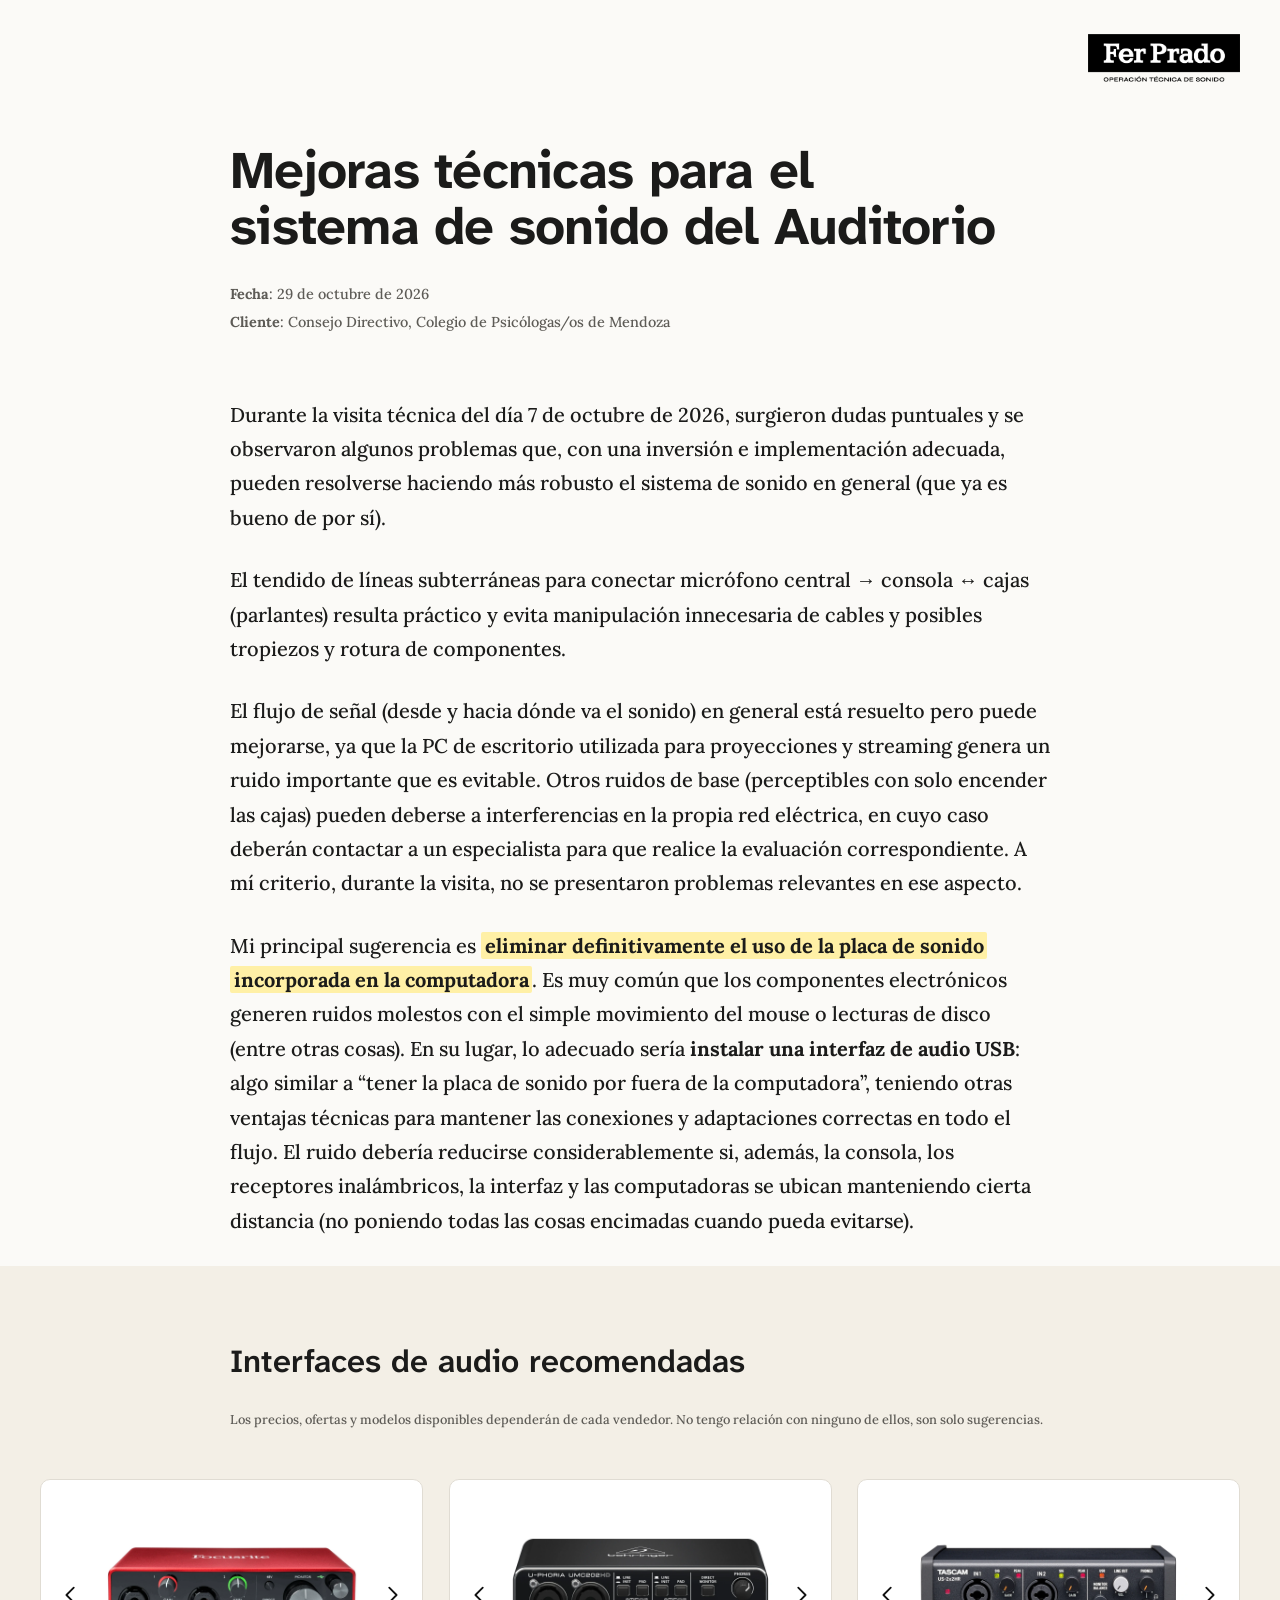
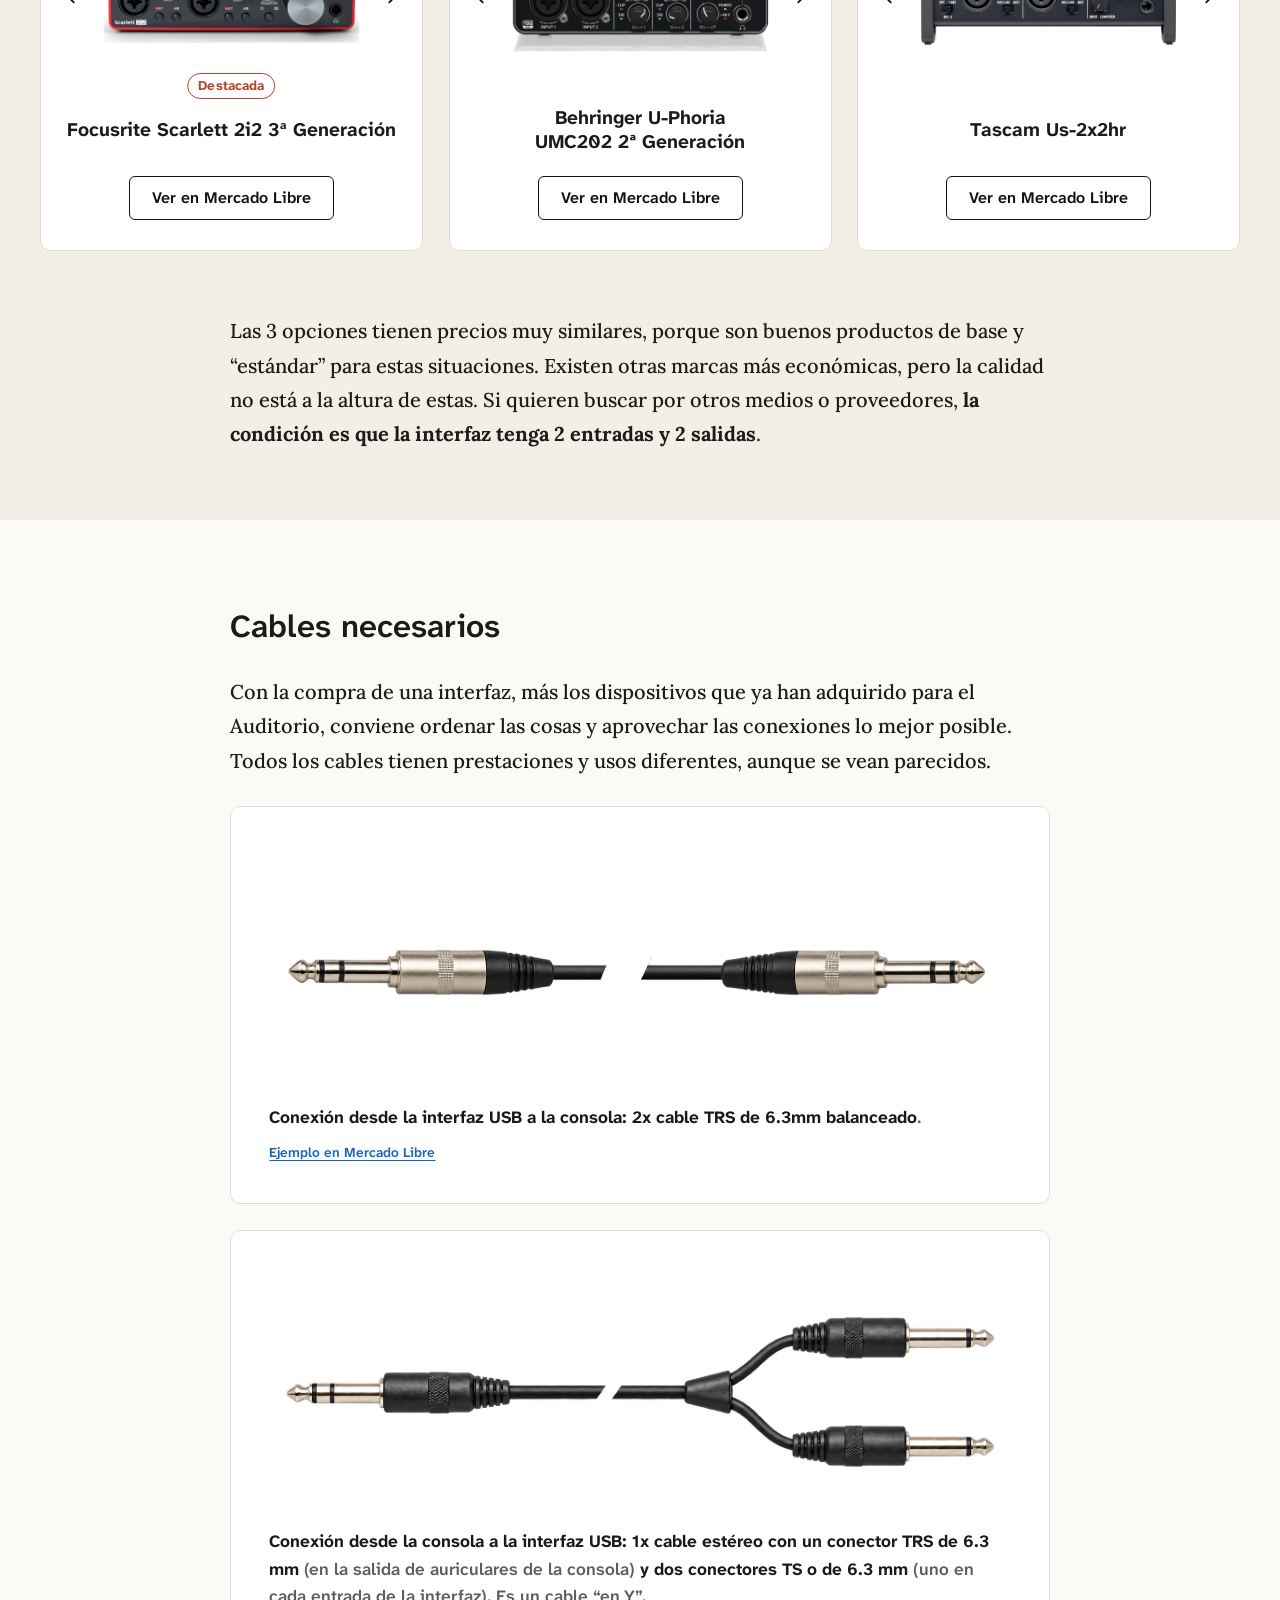
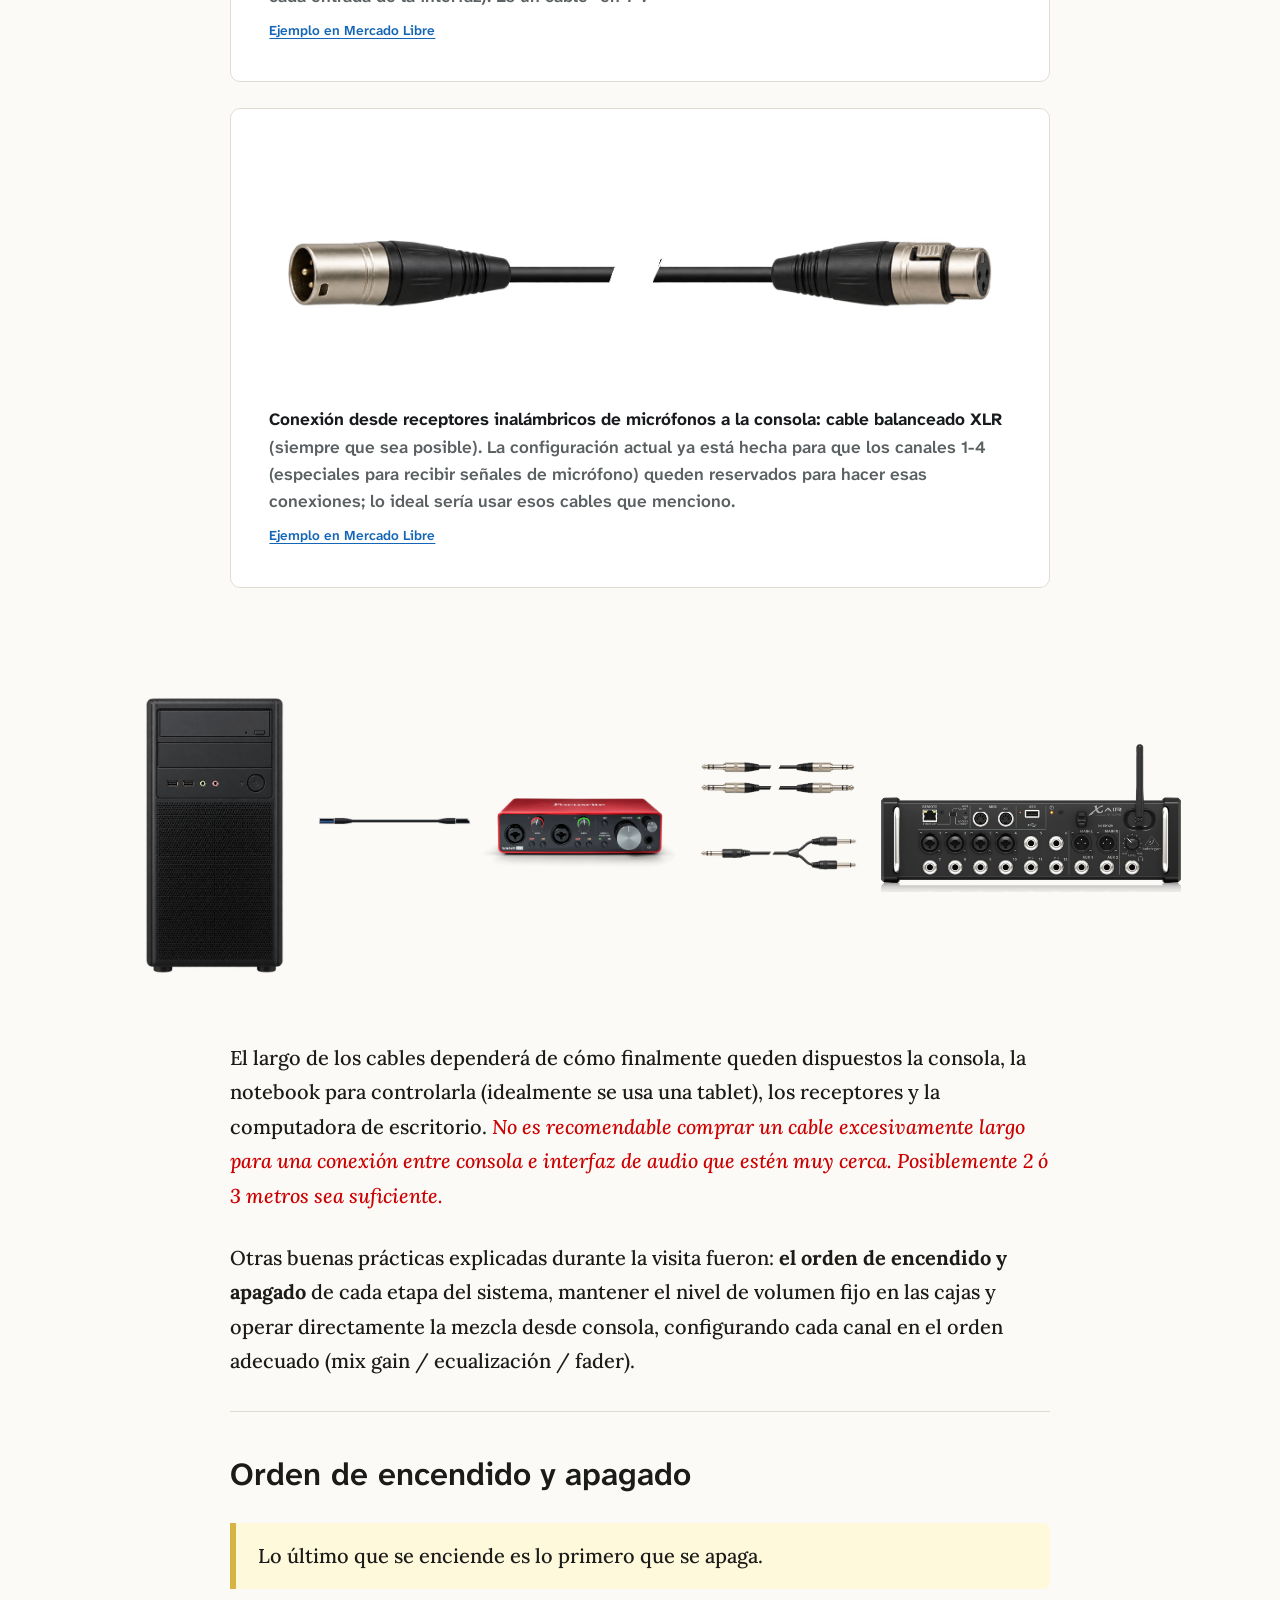
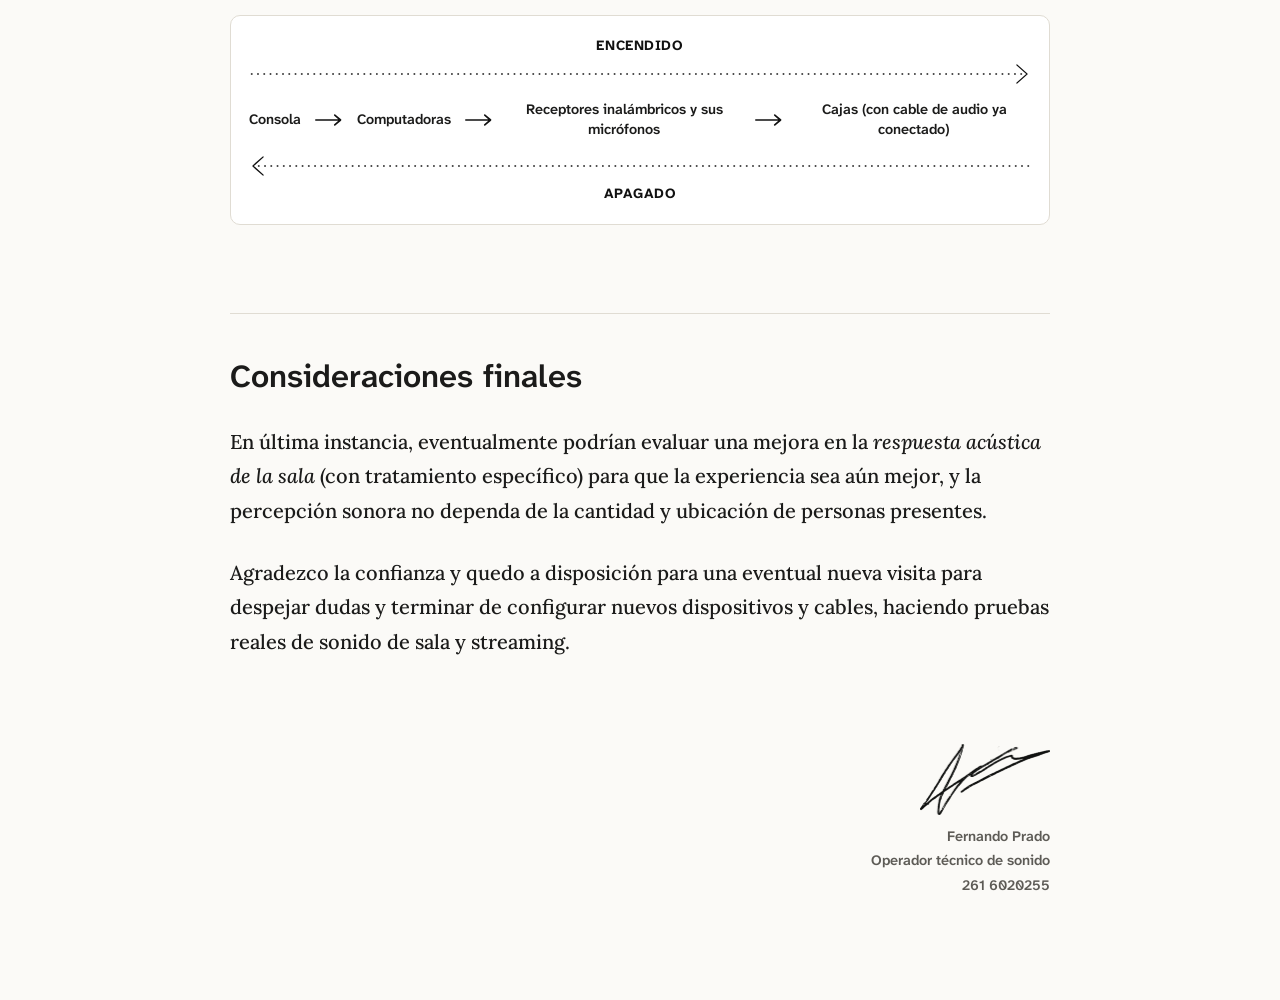
==== commit a8796328: "Hacer punteadas las flechas largas de encendido y apagado" ====
--- a/colegiopsimza/index.html
+++ b/colegiopsimza/index.html
@@ -63,9 +63,9 @@
 <h2>Orden de encendido y apagado</h2>
 <p class="power-callout">Lo último que se enciende es lo primero que se apaga.</p>
 <div aria-label="Orden de encendido y apagado" class="sequence" role="group">
-<div class="sequence-title">ENCENDIDO <svg aria-hidden="true" viewBox="0 0 1000 24" preserveAspectRatio="none"><path d="M3 12H994M982 3L995 12L982 21" fill="none" stroke="currentColor" stroke-width="1.5" stroke-linecap="round" stroke-linejoin="round"/></svg></div>
+<div class="sequence-title">ENCENDIDO <svg aria-hidden="true" viewBox="0 0 1000 24" preserveAspectRatio="none"><path d="M3 12H994" fill="none" stroke="currentColor" stroke-width="1.5" stroke-linecap="round" stroke-dasharray="1 7"/><path d="M982 3L995 12L982 21" fill="none" stroke="currentColor" stroke-width="1.5" stroke-linecap="round" stroke-linejoin="round"/></svg></div>
 <div class="sequence-items"><span>Consola</span><svg aria-hidden="true" viewbox="0 0 34 16"><path d="M1 8H30M24 2l7 6-7 6" fill="none" stroke="currentColor" stroke-linecap="round" stroke-linejoin="round" stroke-width="2"></path></svg><span>Computadoras</span><svg aria-hidden="true" viewbox="0 0 34 16"><path d="M1 8H30M24 2l7 6-7 6" fill="none" stroke="currentColor" stroke-linecap="round" stroke-linejoin="round" stroke-width="2"></path></svg><span>Receptores inalámbricos y sus micrófonos</span><svg aria-hidden="true" viewbox="0 0 34 16"><path d="M1 8H30M24 2l7 6-7 6" fill="none" stroke="currentColor" stroke-linecap="round" stroke-linejoin="round" stroke-width="2"></path></svg><span>Cajas (con cable de audio ya conectado)</span></div>
-<div class="sequence-title off"><svg aria-hidden="true" viewBox="0 0 1000 24" preserveAspectRatio="none"><path d="M997 12H6M18 3L5 12L18 21" fill="none" stroke="currentColor" stroke-width="1.5" stroke-linecap="round" stroke-linejoin="round"/></svg>APAGADO</div>
+<div class="sequence-title off"><svg aria-hidden="true" viewBox="0 0 1000 24" preserveAspectRatio="none"><path d="M997 12H6" fill="none" stroke="currentColor" stroke-width="1.5" stroke-linecap="round" stroke-dasharray="1 7"/><path d="M18 3L5 12L18 21" fill="none" stroke="currentColor" stroke-width="1.5" stroke-linecap="round" stroke-linejoin="round"/></svg>APAGADO</div>
 </div></div><h2>Consideraciones finales</h2>
 <p>En última instancia, eventualmente podrían evaluar una mejora en la <i>respuesta acústica de la sala</i> (con tratamiento específico) para que la experiencia sea aún mejor, y la percepción sonora no dependa de la cantidad y ubicación de personas presentes.</p>
 <p>Agradezco la confianza y quedo a disposición para una eventual nueva visita para despejar dudas y terminar de configurar nuevos dispositivos y cables, haciendo pruebas reales de sonido de sala y streaming.</p>
--- a/colegiopsimza/css/estilos.css
+++ b/colegiopsimza/css/estilos.css
@@ -131,3 +131,24 @@
 .dg>.xr{transform:translateY(-15px)}
 @media(max-width:700px){.dg>.xr{transform:translateY(-9px)}}
 .key-highlight{background:#fff0a6;box-decoration-break:clone;-webkit-box-decoration-break:clone;padding:.06em .18em;border-radius:2px}
+
+/* Modal de ampliación de fotografías de interfaces */
+.interface-modal{position:fixed;inset:0;z-index:1000;display:flex;align-items:center;justify-content:center;background:rgba(0,0,0,.78);padding:0}
+.interface-modal[hidden]{display:none}
+.interface-modal-panel{position:relative;width:80vw;height:80vh;height:80dvh;display:flex;align-items:center;justify-content:center;background:#fff;border-radius:8px;box-shadow:0 18px 65px rgba(0,0,0,.32)}
+.interface-modal-viewport{width:100%;height:100%;overflow:hidden;border-radius:8px}
+.interface-modal-film{height:100%;width:300%;display:flex;transform:translateX(-33.333333%);will-change:transform}
+.interface-modal-slide{height:100%;width:33.333333%;flex:0 0 33.333333%;display:flex;align-items:center;justify-content:center;min-width:0}
+.interface-modal-slide img{display:block;width:100%;height:100%;max-width:100%;max-height:100%;object-fit:contain;padding:clamp(12px,2.5vw,30px)}
+.interface-modal-close{position:absolute;right:10px;top:10px;width:34px;height:34px;z-index:1;display:grid;place-items:center;border:0;background:rgba(255,255,255,.9);color:#555;font:400 24px/1 var(--ui);cursor:pointer;border-radius:50%}
+.interface-modal-close:hover,.interface-modal-close:focus-visible{background:#ececec;color:#111}
+body.interface-modal-open{overflow:hidden}
+
+/* Flechas discretas del carrusel dentro del modal */
+.interface-modal-arrow{position:absolute;top:50%;transform:translateY(-50%);width:30px;height:44px;display:grid;place-items:center;border:0;background:rgba(255,255,255,.76);color:#555;font:400 30px/1 var(--ui);cursor:pointer;border-radius:5px;z-index:1}
+.interface-modal-arrow.previous{left:8px}
+.interface-modal-arrow.next{right:8px}
+.interface-modal-arrow:hover,.interface-modal-arrow:focus-visible{background:#eee;color:#111}
+
+/* Ajuste exclusivo del modal para pantallas pequeñas */
+@media(max-width:700px){.interface-modal-panel{width:92vw;height:min(56dvh,75vw);max-height:80dvh}.interface-modal-slide img{padding:14px 28px}.interface-modal-close{right:6px;top:6px;width:30px;height:30px;font-size:21px}.interface-modal-arrow.previous{left:2px}.interface-modal-arrow.next{right:2px}}
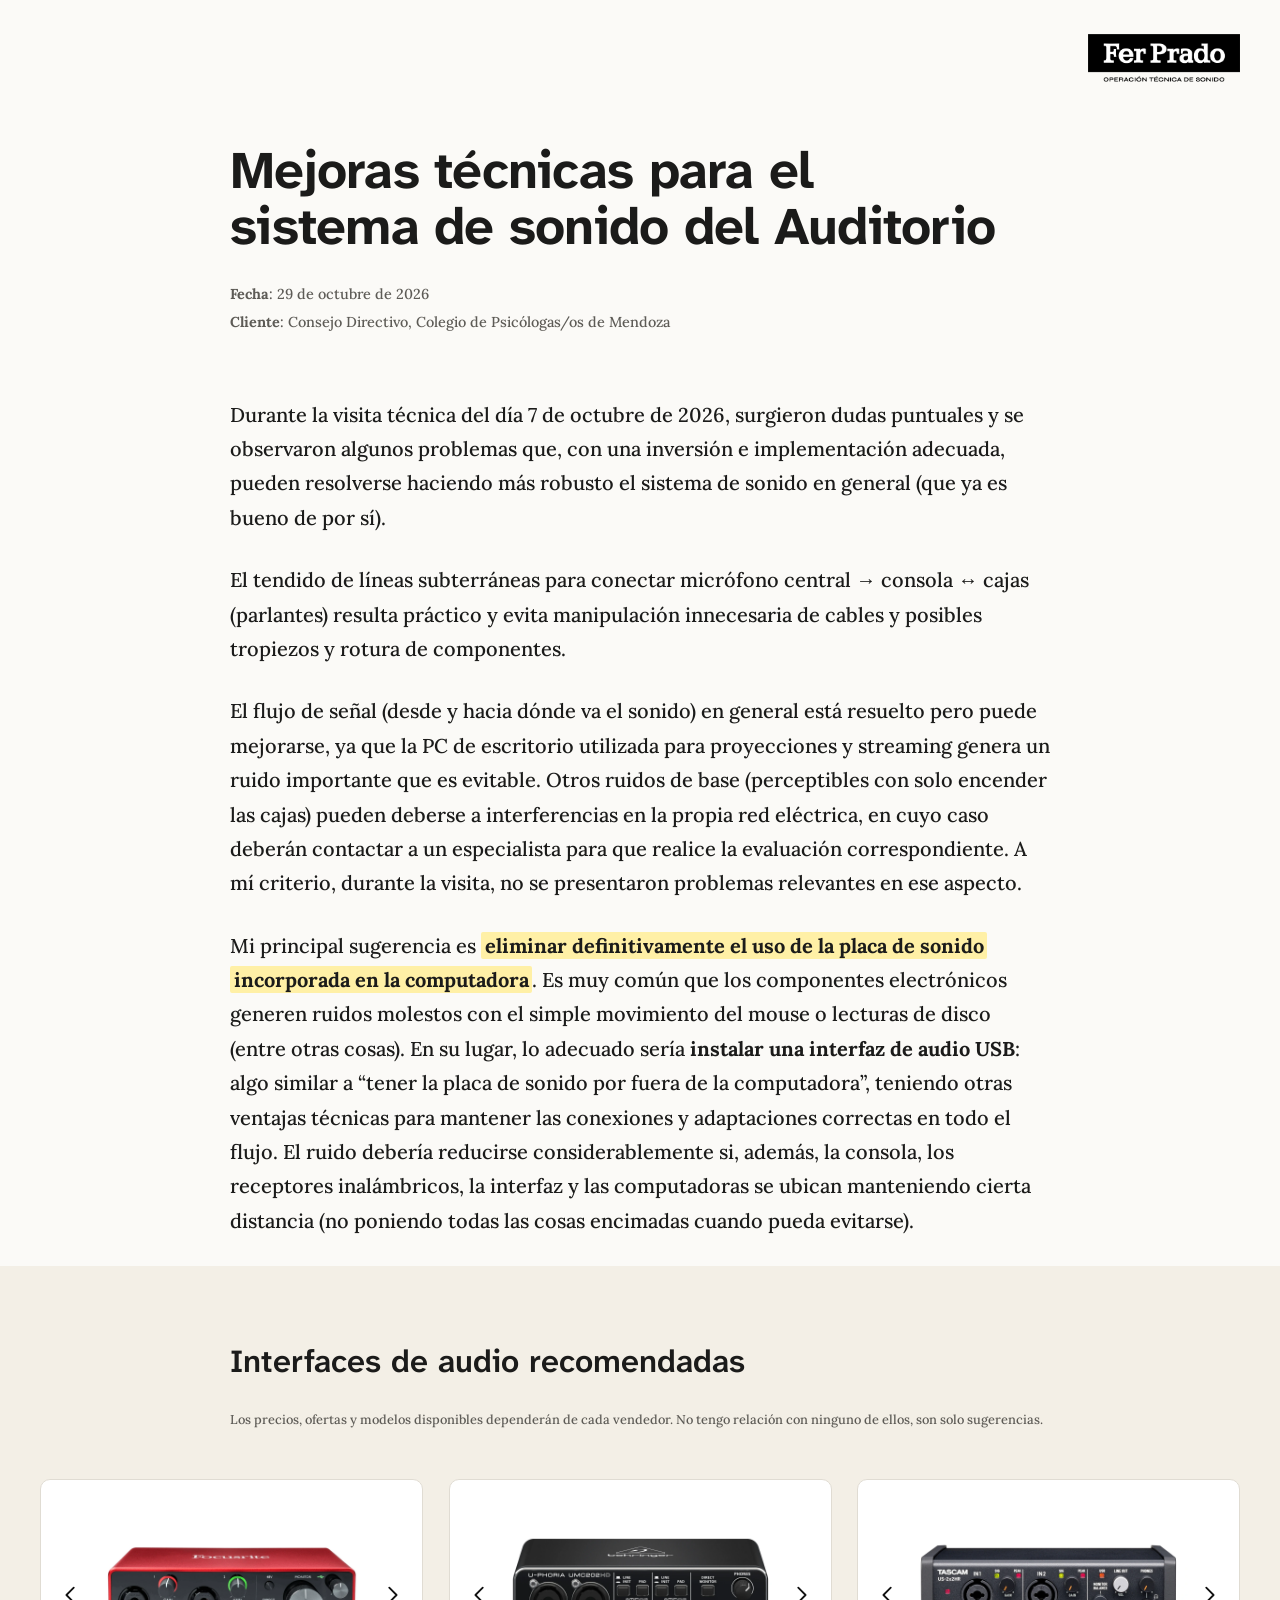
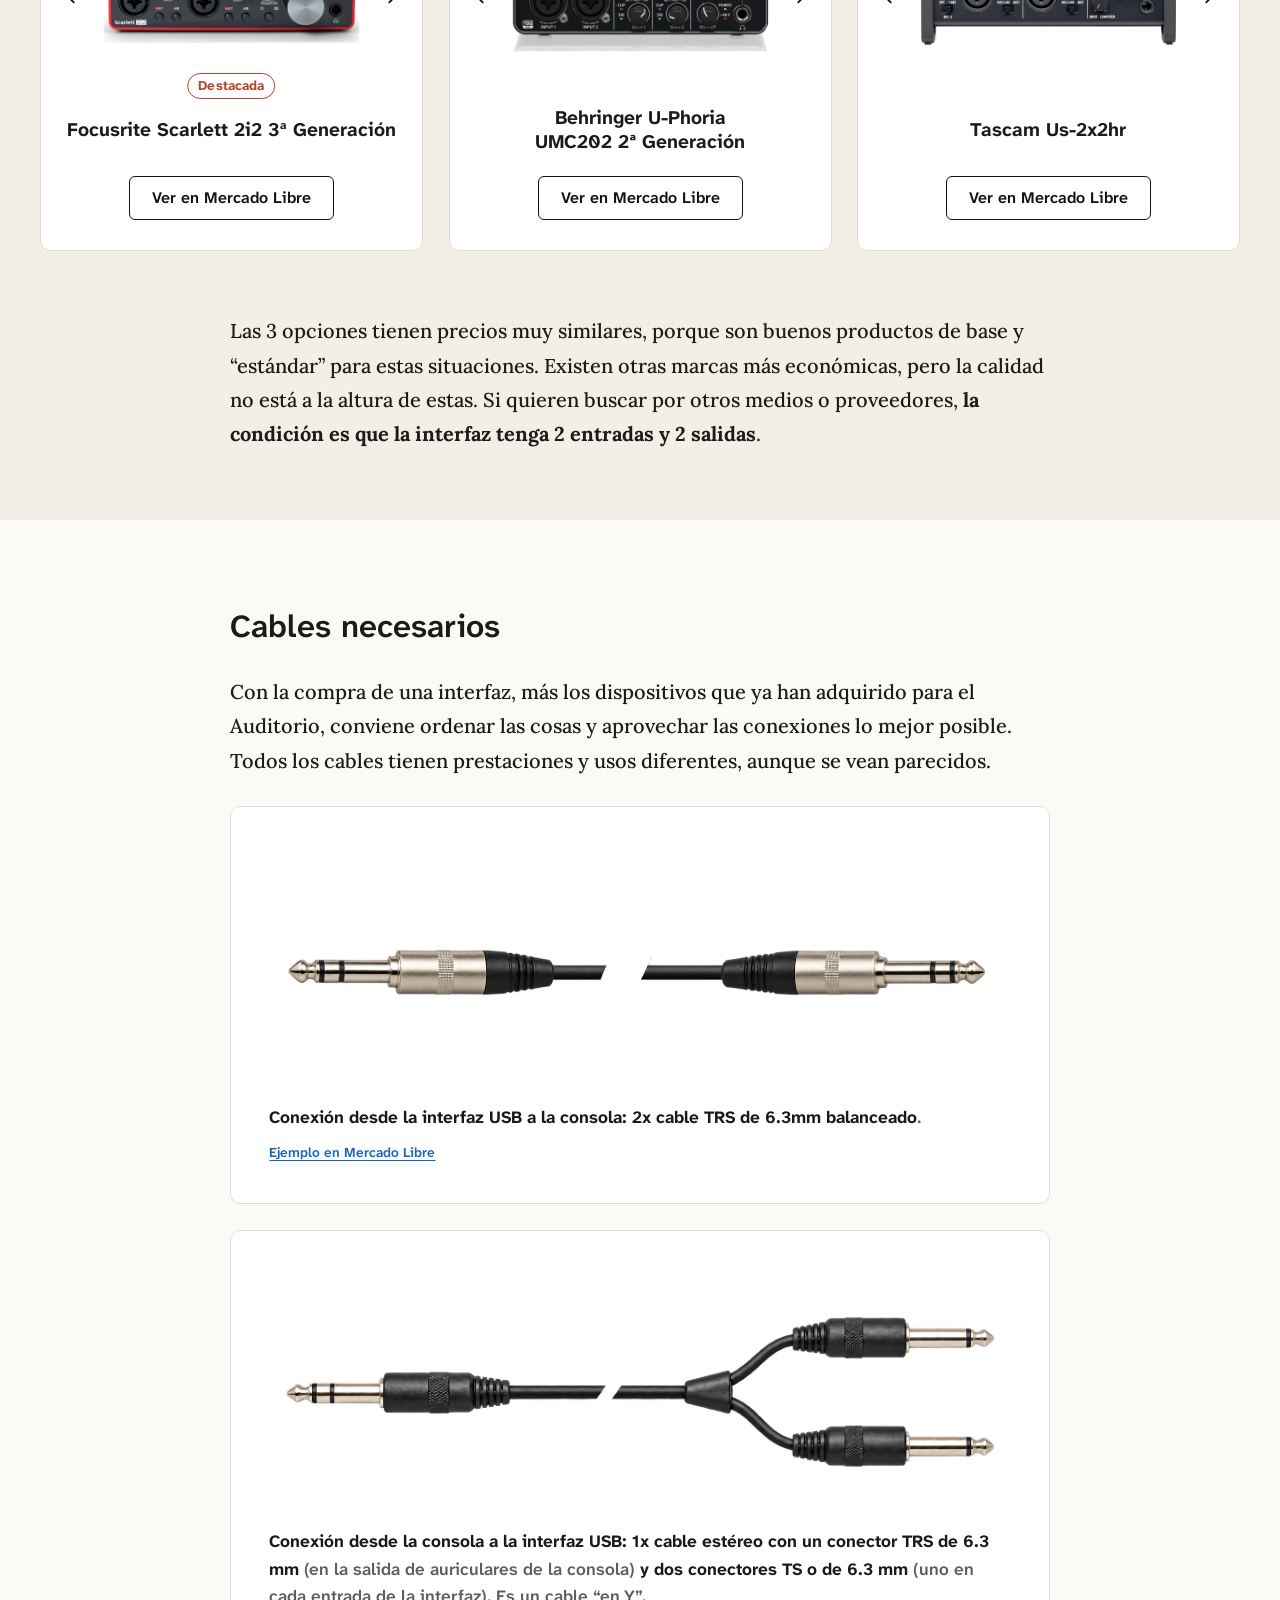
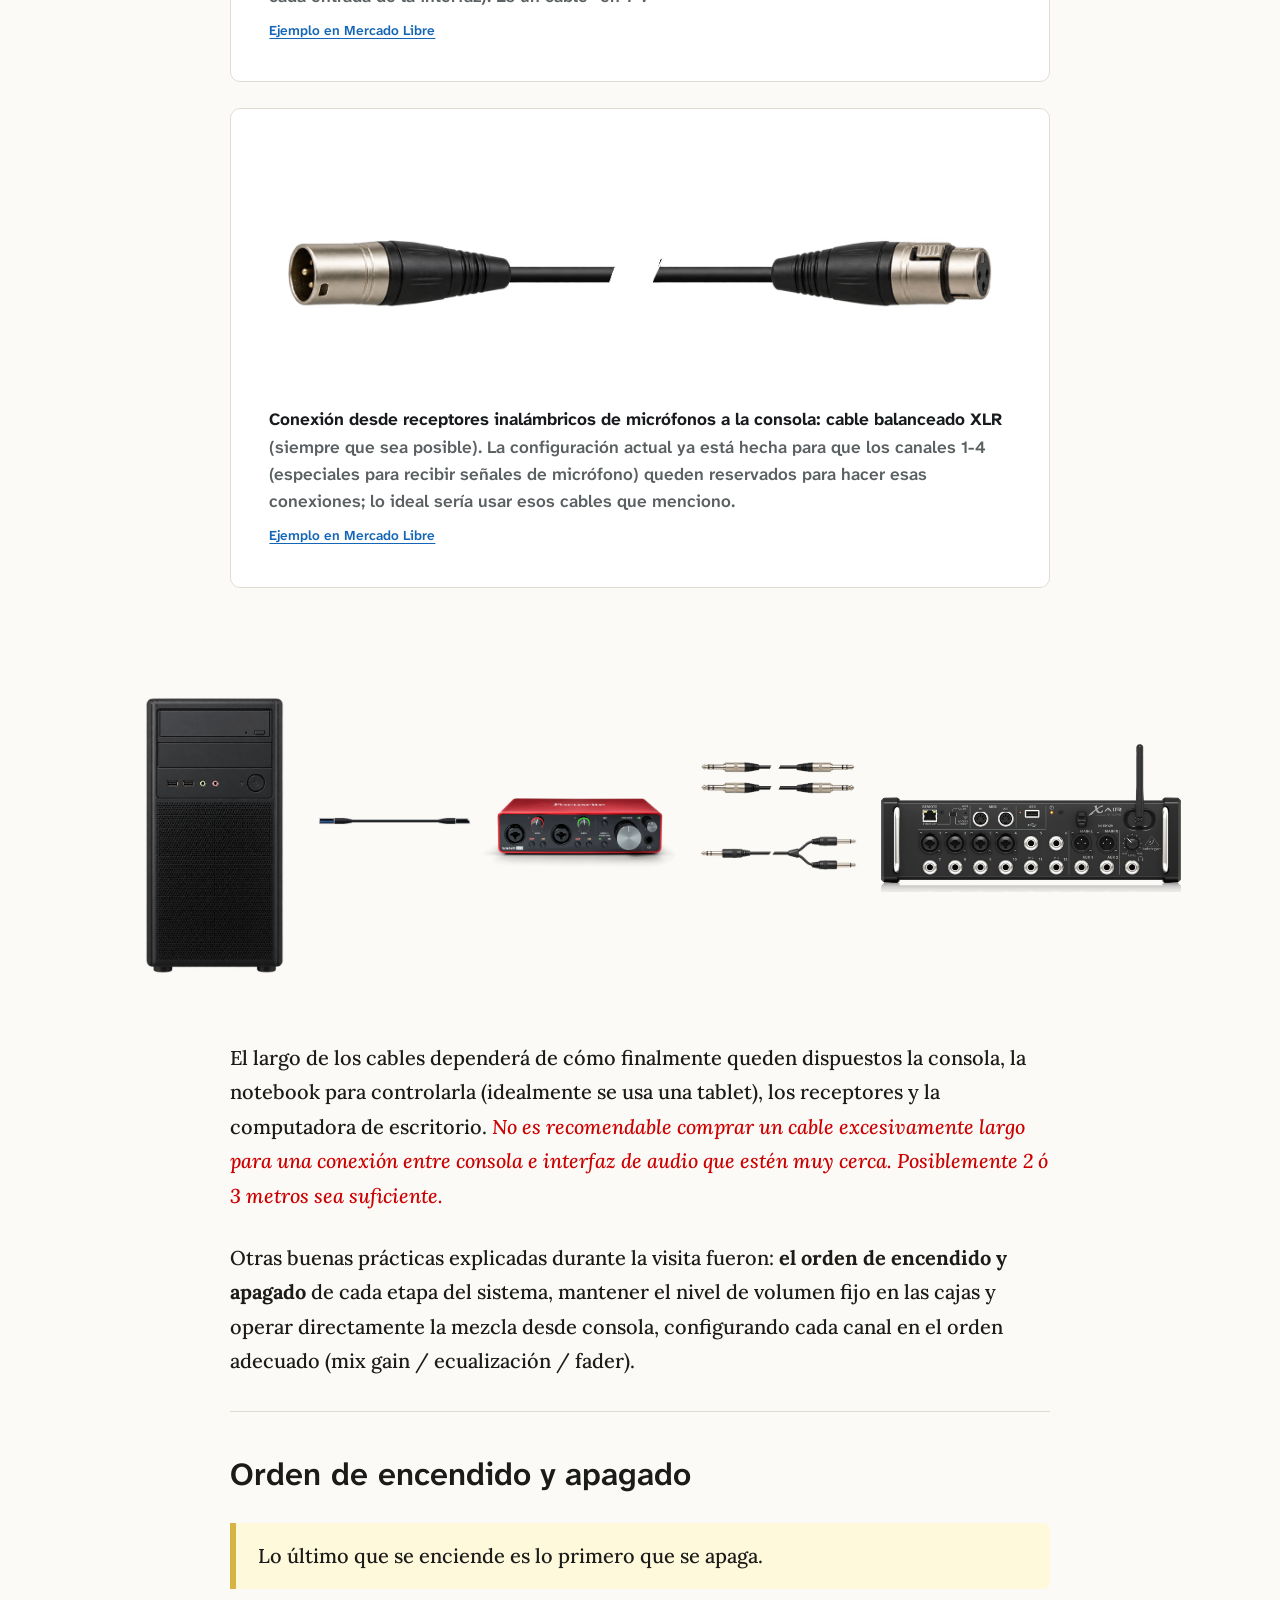
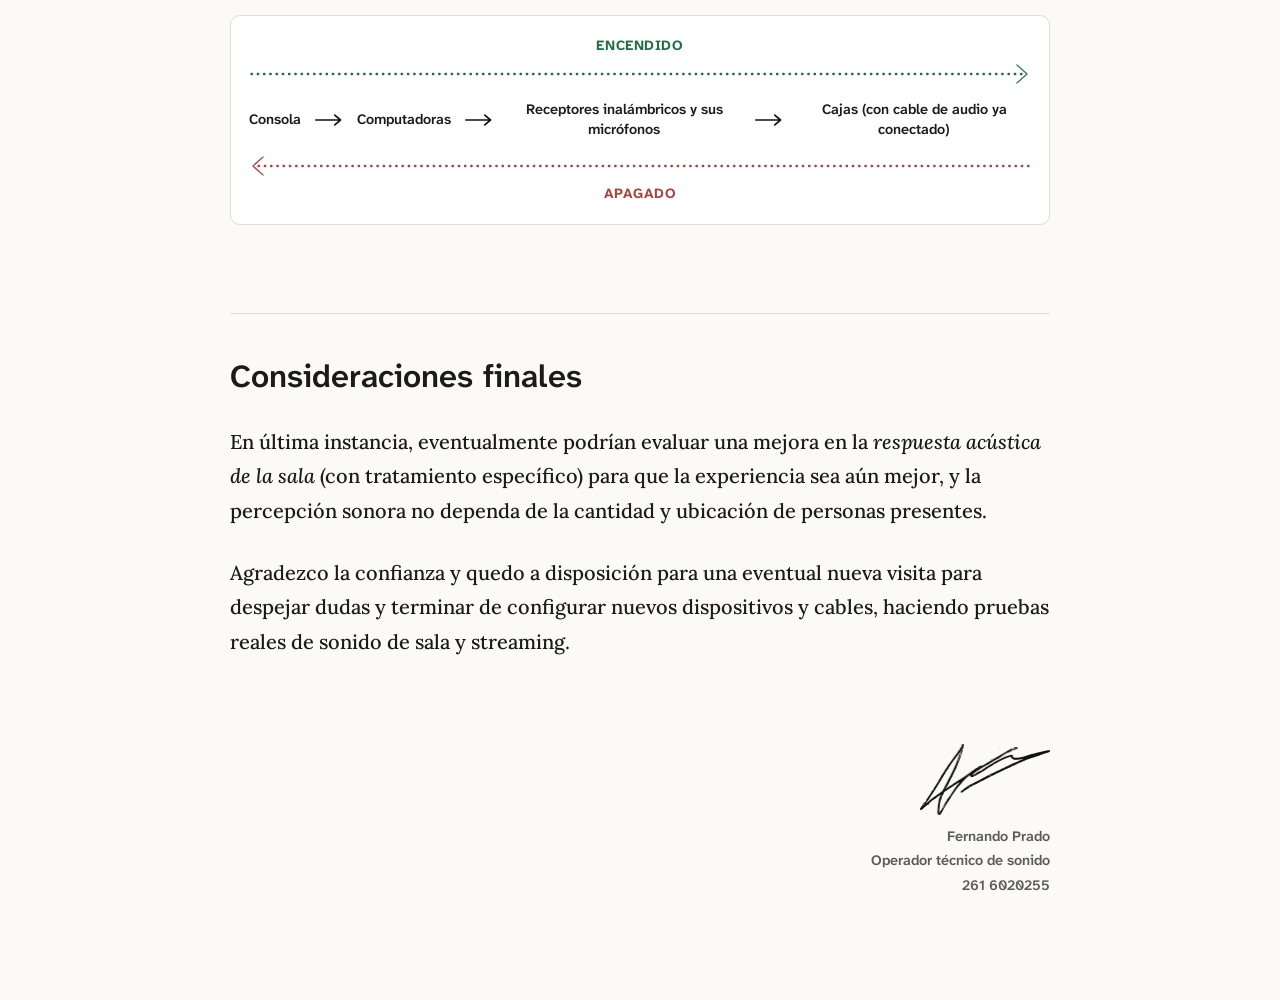
==== commit 4244318c: "Aumentar grosor de flechas punteadas de encendido y apagado" ====
--- a/colegiopsimza/index.html
+++ b/colegiopsimza/index.html
@@ -63,9 +63,9 @@
 <h2>Orden de encendido y apagado</h2>
 <p class="power-callout">Lo último que se enciende es lo primero que se apaga.</p>
 <div aria-label="Orden de encendido y apagado" class="sequence" role="group">
-<div class="sequence-title">ENCENDIDO <svg aria-hidden="true" viewBox="0 0 1000 24" preserveAspectRatio="none"><path d="M3 12H994" fill="none" stroke="currentColor" stroke-width="1.5" stroke-linecap="round" stroke-dasharray="1 7"/><path d="M982 3L995 12L982 21" fill="none" stroke="currentColor" stroke-width="1.5" stroke-linecap="round" stroke-linejoin="round"/></svg></div>
+<div class="sequence-title">ENCENDIDO <svg aria-hidden="true" viewBox="0 0 1000 24" preserveAspectRatio="none"><path d="M3 12H994" fill="none" stroke="currentColor" stroke-width="2.5" stroke-linecap="round" stroke-dasharray="1 7"/><path d="M982 3L995 12L982 21" fill="none" stroke="currentColor" stroke-width="1.5" stroke-linecap="round" stroke-linejoin="round"/></svg></div>
 <div class="sequence-items"><span>Consola</span><svg aria-hidden="true" viewbox="0 0 34 16"><path d="M1 8H30M24 2l7 6-7 6" fill="none" stroke="currentColor" stroke-linecap="round" stroke-linejoin="round" stroke-width="2"></path></svg><span>Computadoras</span><svg aria-hidden="true" viewbox="0 0 34 16"><path d="M1 8H30M24 2l7 6-7 6" fill="none" stroke="currentColor" stroke-linecap="round" stroke-linejoin="round" stroke-width="2"></path></svg><span>Receptores inalámbricos y sus micrófonos</span><svg aria-hidden="true" viewbox="0 0 34 16"><path d="M1 8H30M24 2l7 6-7 6" fill="none" stroke="currentColor" stroke-linecap="round" stroke-linejoin="round" stroke-width="2"></path></svg><span>Cajas (con cable de audio ya conectado)</span></div>
-<div class="sequence-title off"><svg aria-hidden="true" viewBox="0 0 1000 24" preserveAspectRatio="none"><path d="M997 12H6" fill="none" stroke="currentColor" stroke-width="1.5" stroke-linecap="round" stroke-dasharray="1 7"/><path d="M18 3L5 12L18 21" fill="none" stroke="currentColor" stroke-width="1.5" stroke-linecap="round" stroke-linejoin="round"/></svg>APAGADO</div>
+<div class="sequence-title off"><svg aria-hidden="true" viewBox="0 0 1000 24" preserveAspectRatio="none"><path d="M997 12H6" fill="none" stroke="currentColor" stroke-width="2.5" stroke-linecap="round" stroke-dasharray="1 7"/><path d="M18 3L5 12L18 21" fill="none" stroke="currentColor" stroke-width="1.5" stroke-linecap="round" stroke-linejoin="round"/></svg>APAGADO</div>
 </div></div><h2>Consideraciones finales</h2>
 <p>En última instancia, eventualmente podrían evaluar una mejora en la <i>respuesta acústica de la sala</i> (con tratamiento específico) para que la experiencia sea aún mejor, y la percepción sonora no dependa de la cantidad y ubicación de personas presentes.</p>
 <p>Agradezco la confianza y quedo a disposición para una eventual nueva visita para despejar dudas y terminar de configurar nuevos dispositivos y cables, haciendo pruebas reales de sonido de sala y streaming.</p>
--- a/colegiopsimza/css/estilos.css
+++ b/colegiopsimza/css/estilos.css
@@ -152,3 +152,7 @@
 
 /* Ajuste exclusivo del modal para pantallas pequeñas */
 @media(max-width:700px){.interface-modal-panel{width:92vw;height:min(56dvh,75vw);max-height:80dvh}.interface-modal-slide img{padding:14px 28px}.interface-modal-close{right:6px;top:6px;width:30px;height:30px;font-size:21px}.interface-modal-arrow.previous{left:2px}.interface-modal-arrow.next{right:2px}}
+
+/* Colores de las indicaciones de encendido y apagado */
+.sequence-title:not(.off){color:#216e43}
+.sequence-title.off{color:#a44743}
